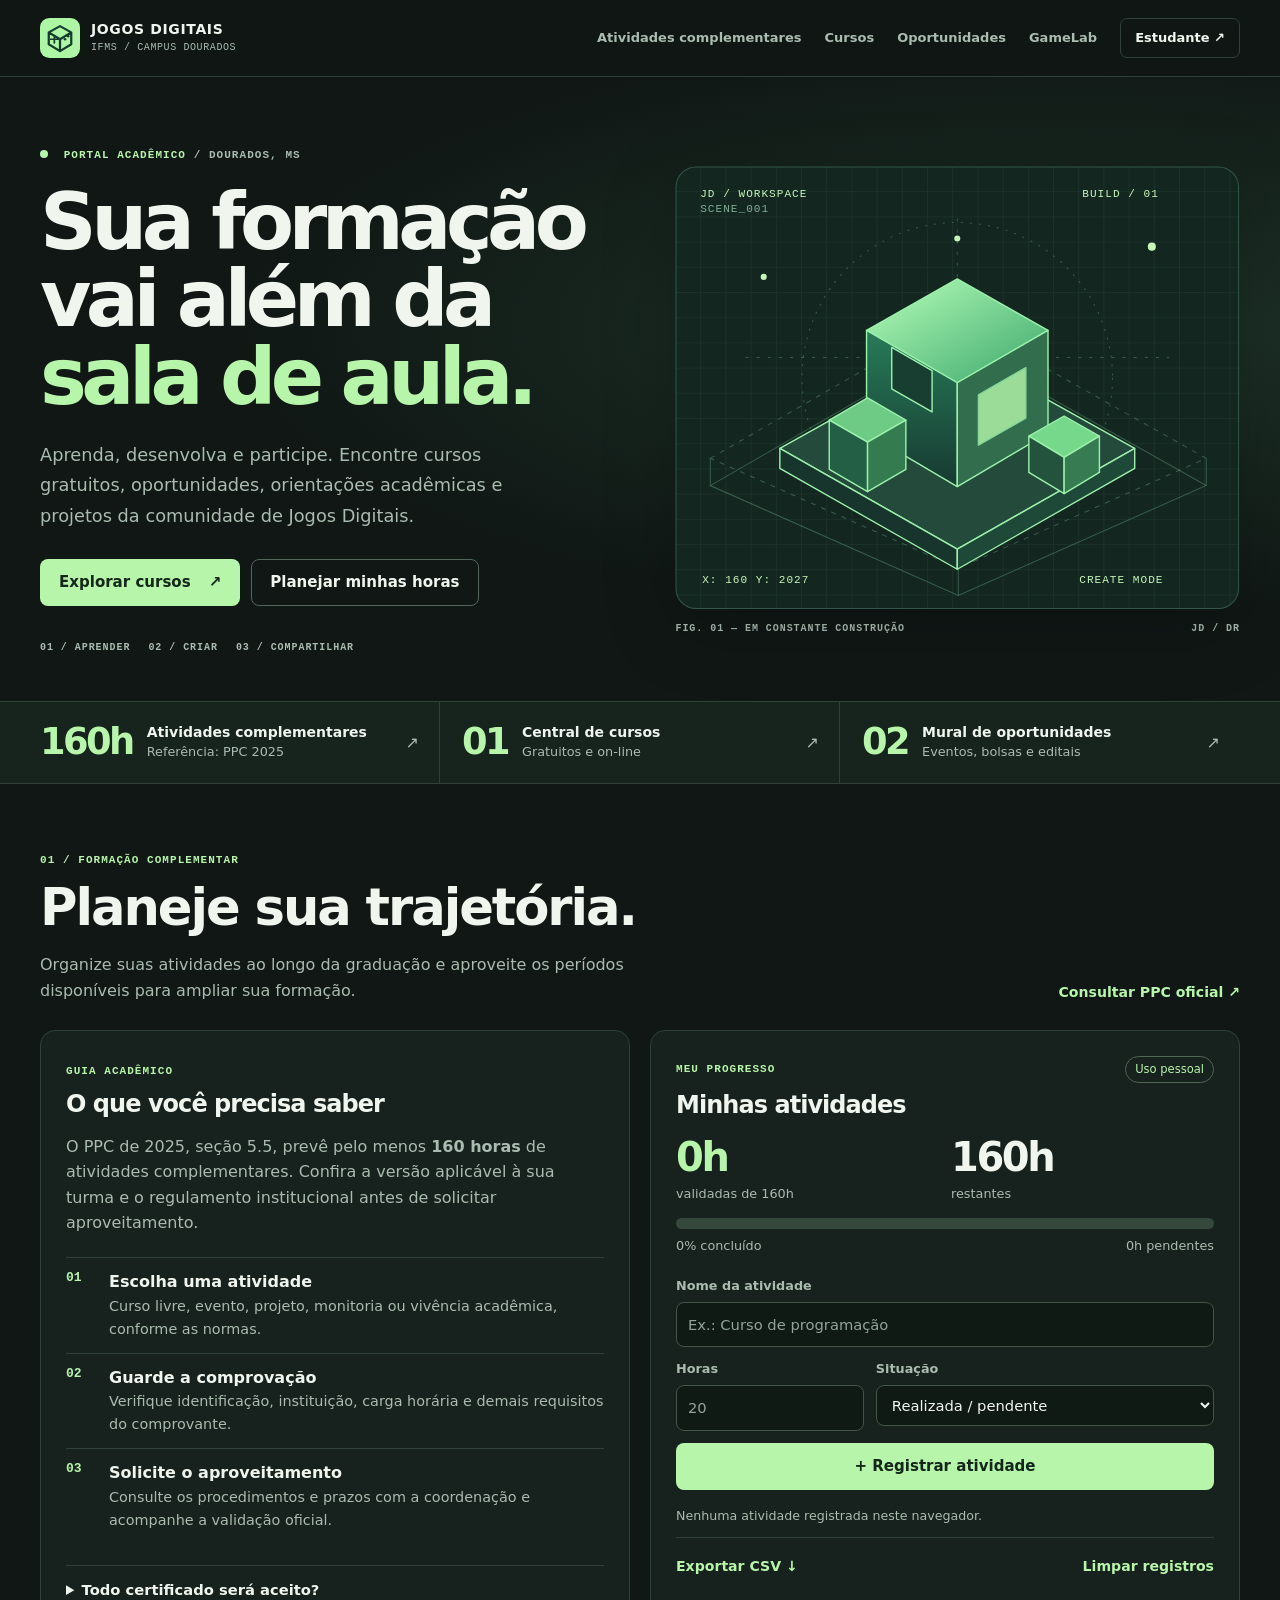
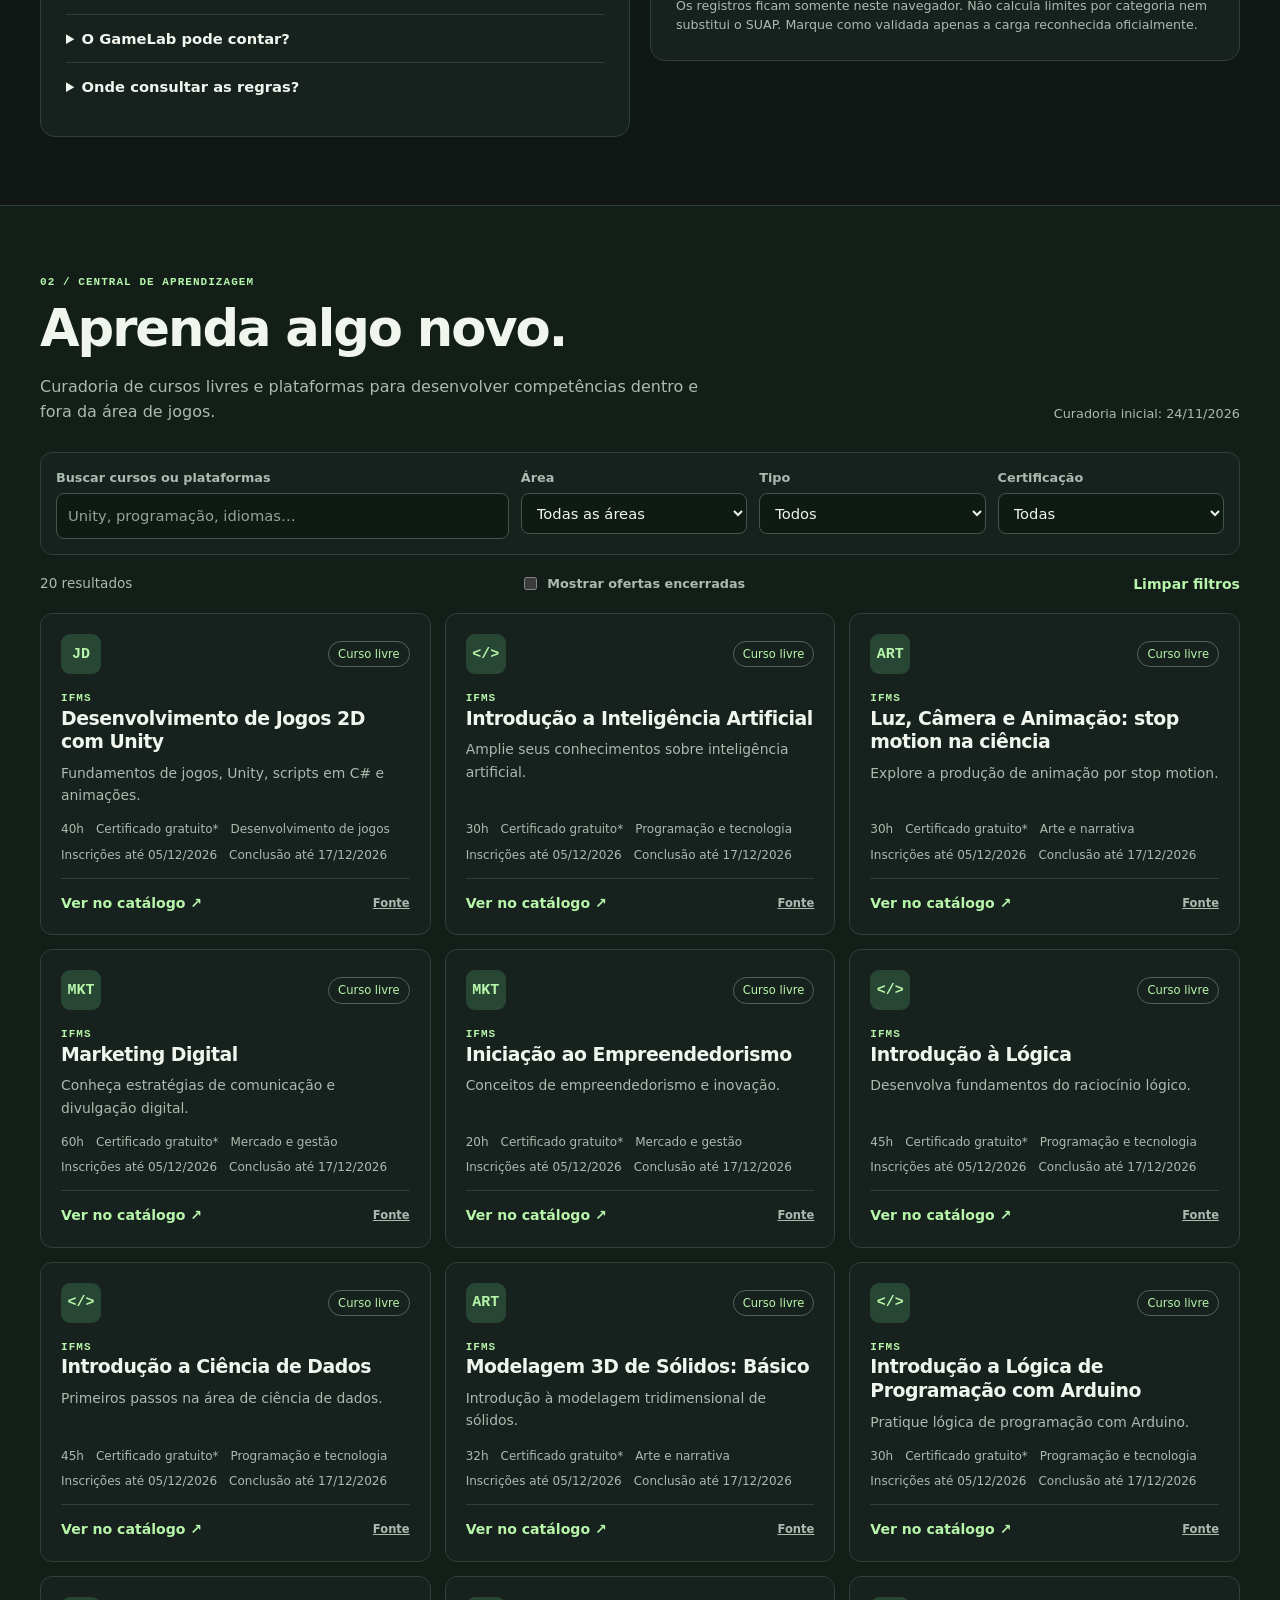
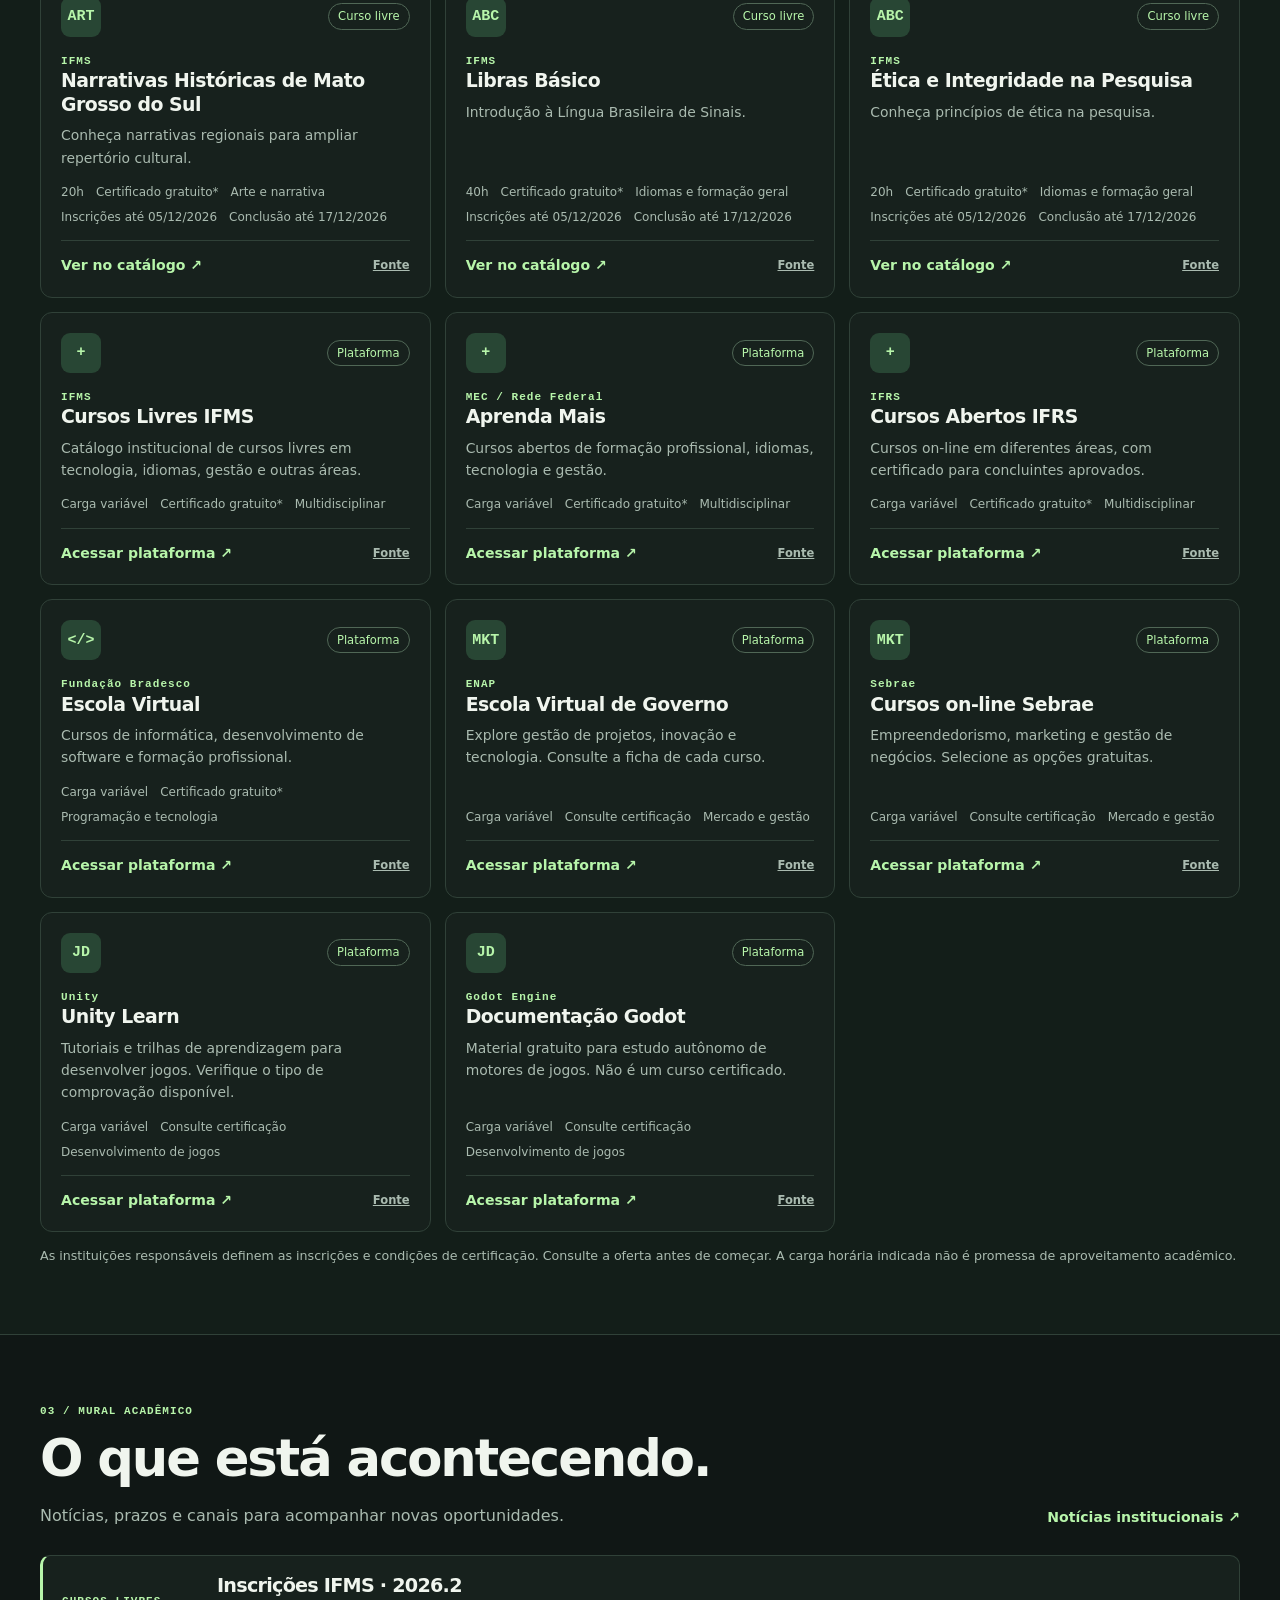
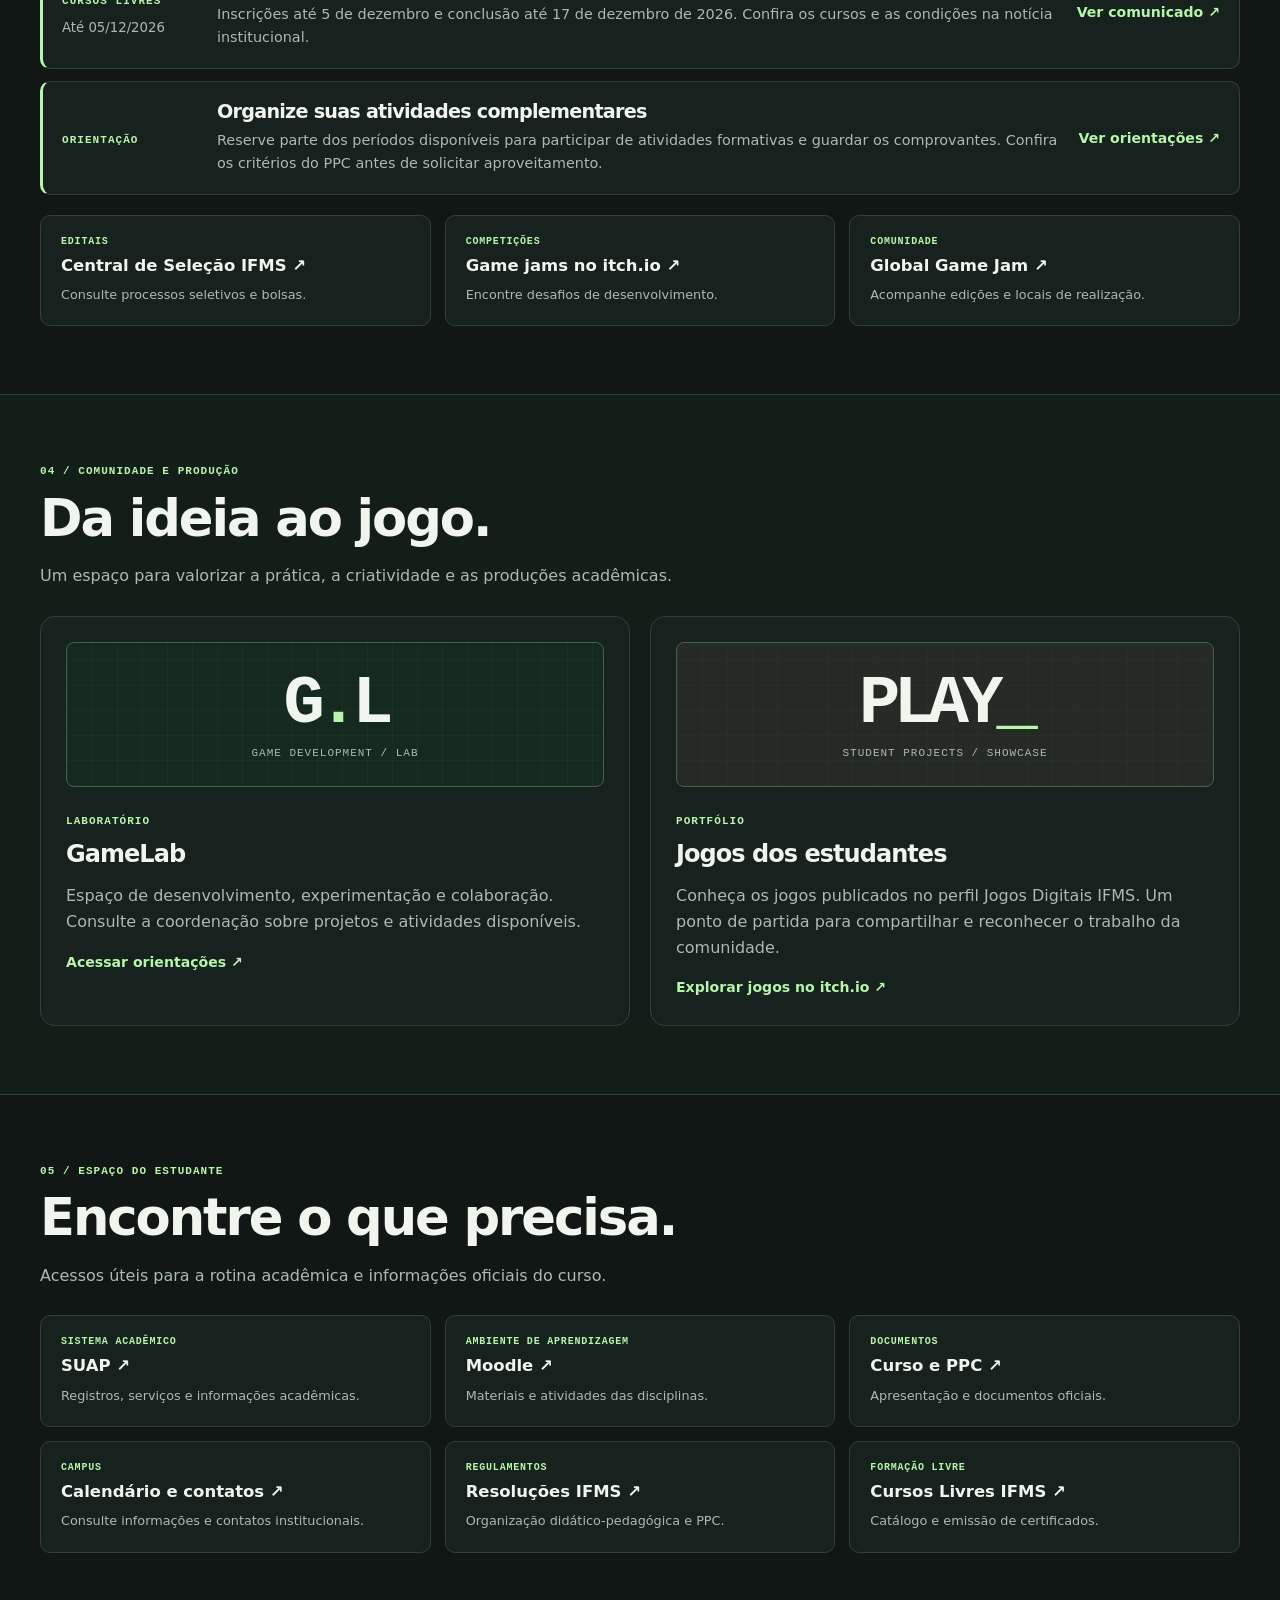
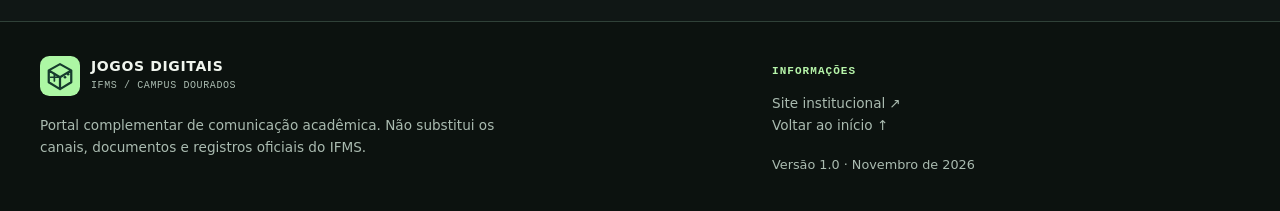
==== index.html @ 6f07b74d "Versao 1 teste do prototipo" ====
<!doctype html>
<html lang="pt-BR">
<head>
<meta charset="utf-8"><meta name="viewport" content="width=device-width, initial-scale=1"><meta name="description" content="Portal acadêmico complementar de Jogos Digitais do IFMS Campus Dourados: cursos, atividades complementares e oportunidades."><meta name="theme-color" content="#111b19"><title>Jogos Digitais | Portal Acadêmico · IFMS Dourados</title><link rel="icon" href="assets/icon.svg" type="image/svg+xml"><link rel="stylesheet" href="assets/style.css"><script defer src="data/conteudo.js"></script><script defer src="assets/app.js"></script>
</head>
<body>
<a class="skip" href="#conteudo">Ir para o conteúdo</a>
<header class="header"><div class="wrap nav"><a class="brand" href="#inicio"><img src="assets/icon.svg" alt="" width="40" height="40"><span>JOGOS DIGITAIS<small>IFMS / CAMPUS DOURADOS</small></span></a><button class="menu-toggle" id="menu-toggle" aria-expanded="false" aria-controls="menu">Menu ☰</button><nav id="menu" aria-label="Principal"><a href="#formacao">Atividades complementares</a><a href="#cursos">Cursos</a><a href="#oportunidades">Oportunidades</a><a href="#comunidade">GameLab</a><a class="nav-student" href="#estudante">Estudante ↗</a></nav></div></header>
<main id="conteudo">
<section id="inicio" class="hero"><div class="wrap hero-grid"><div class="hero-copy"><div class="eyebrow"><span class="dot"></span> PORTAL ACADÊMICO <span class="muted">/ DOURADOS, MS</span></div><h1>Sua formação<br>vai além da<br><em>sala de aula.</em></h1><p>Aprenda, desenvolva e participe. Encontre cursos gratuitos, oportunidades, orientações acadêmicas e projetos da comunidade de Jogos Digitais.</p><div class="actions"><a class="btn primary" href="#cursos">Explorar cursos <span>↗</span></a><a class="btn secondary" href="#formacao">Planejar minhas horas</a></div><div class="hero-foot"><span>01 / APRENDER</span><span>02 / CRIAR</span><span>03 / COMPARTILHAR</span></div></div><div class="hero-art"><svg viewBox="0 0 560 440" role="img" aria-label="Ilustração geométrica de uma cena tridimensional em construção"><defs><pattern id="grid" width="25" height="25" patternUnits="userSpaceOnUse"><path d="M25 0H0V25" fill="none" stroke="#8dd8ae" stroke-opacity=".12"/></pattern><linearGradient id="top" x1="0" y1="0" x2="1" y2="1"><stop stop-color="#b8ffba"/><stop offset="1" stop-color="#3aa76b"/></linearGradient><linearGradient id="side" x1="0" y1="0" x2="0" y2="1"><stop stop-color="#277b59"/><stop offset="1" stop-color="#173a31"/></linearGradient></defs><rect x="1" y="1" width="558" height="438" rx="20" fill="#132620" stroke="#315748"/><rect x="1" y="1" width="558" height="438" rx="20" fill="url(#grid)"/><g fill="none" stroke="#78c29b" stroke-opacity=".35"><path d="M35 317L278 177 527 317 281 426Z"/><path d="M35 290L278 150 527 290 281 399Z" stroke-dasharray="5 6"/><path d="M35 317V290M527 317V290M281 426V399"/><circle cx="280" cy="210" r="154" stroke-dasharray="2 7"/><path d="M70 190H490M280 52V392" stroke-dasharray="3 8"/></g><g stroke="#9cf1ab" stroke-width="1.4" stroke-linejoin="round"><path d="M104 280L280 182 456 280 280 380Z" fill="#244a3c"/><path d="M104 280L280 380V400L104 300Z" fill="#17352c"/><path d="M280 380L456 280V300L280 400Z" fill="#1e4938"/><path d="M190 163L280 112 370 163 280 215Z" fill="url(#top)"/><path d="M190 163L280 215V318L190 265Z" fill="url(#side)"/><path d="M280 215L370 163V265L280 318Z" fill="#326e4e"/><path d="M215 180L255 203V244L215 221Z" fill="#183d31"/><path d="M301 227L348 200V250L301 277Z" fill="#b7f8ac" opacity=".8"/><path d="M153 252L191 230 229 252 191 274Z" fill="#6dcb85"/><path d="M153 252L191 274V323L153 301Z" fill="#225f45"/><path d="M191 274L229 252V301L191 323Z" fill="#347b50"/><path d="M351 268L386 248 421 268 386 289Z" fill="#75d88a"/><path d="M351 268L386 289V325L351 304Z" fill="#24533d"/><path d="M386 289L421 268V304L386 325Z" fill="#377b52"/></g><g fill="#c6f7b8" font-family="monospace" font-size="11" letter-spacing="1"><text x="25" y="31">JD / WORKSPACE</text><text x="25" y="46" fill="#81ad98">SCENE_001</text><text x="404" y="31">BUILD / 01</text><text x="27" y="414">X: 160   Y: 2027</text><text x="401" y="414">CREATE MODE</text></g><g fill="#c6f7b8"><circle cx="473" cy="80" r="4"/><circle cx="88" cy="110" r="3"/><circle cx="280" cy="72" r="3"/></g></svg><div class="art-caption"><span>FIG. 01 — EM CONSTANTE CONSTRUÇÃO</span><span>JD / DR</span></div></div></div></section>
<div class="quick-strip"><div class="wrap quick-grid"><a href="#formacao"><b>160h</b><span>Atividades complementares<br><small>Referência: PPC 2025</small></span><i>↗</i></a><a href="#cursos"><b>01</b><span>Central de cursos<br><small>Gratuitos e on-line</small></span><i>↗</i></a><a href="#oportunidades"><b>02</b><span>Mural de oportunidades<br><small>Eventos, bolsas e editais</small></span><i>↗</i></a></div></div>
<section class="section wrap" id="formacao"><div class="section-heading"><div><div class="eyebrow">01 / FORMAÇÃO COMPLEMENTAR</div><h2>Planeje sua trajetória.</h2><p>Organize suas atividades ao longo da graduação e aproveite os períodos disponíveis para ampliar sua formação.</p></div><a class="text-link" href="https://www.ifms.edu.br/campi/campus-dourados/cursos/graduacao/jogos-digitais" target="_blank" rel="noopener">Consultar PPC oficial ↗</a></div><div class="two-cols"><article class="panel"><span class="kicker">GUIA ACADÊMICO</span><h3>O que você precisa saber</h3><p>O PPC de 2025, seção 5.5, prevê pelo menos <strong>160 horas</strong> de atividades complementares. Confira a versão aplicável à sua turma e o regulamento institucional antes de solicitar aproveitamento.</p><ol class="steps"><li><b>Escolha uma atividade</b><span>Curso livre, evento, projeto, monitoria ou vivência acadêmica, conforme as normas.</span></li><li><b>Guarde a comprovação</b><span>Verifique identificação, instituição, carga horária e demais requisitos do comprovante.</span></li><li><b>Solicite o aproveitamento</b><span>Consulte os procedimentos e prazos com a coordenação e acompanhe a validação oficial.</span></li></ol><details><summary>Todo certificado será aceito?</summary><p>Não. O aproveitamento depende da pertinência, documentação e limites previstos nas normas. A divulgação no portal não garante validação.</p></details><details><summary>O GameLab pode contar?</summary><p>O PPC 2025 inclui a participação em atividades do GameLab na categoria de vivência acadêmica e profissional complementar, mediante declaração ou certificado. Aplicam-se os limites do regulamento.</p></details><details><summary>Onde consultar as regras?</summary><p>Consulte a seção 5.5 do PPC de sua turma e o Regulamento da Organização Didático-Pedagógica vigente. <a href="https://www.ifms.edu.br/acesso-a-informacao/institucional/estrutura-organizacional/orgaos-colegiados/conselho-superior/resolucoes/2024/resolucoes-2024" target="_blank" rel="noopener">Resoluções de 2024 (inclui a nº 40) ↗</a>.</p></details></article><article class="panel tracker"><div class="tracker-top"><span class="kicker">MEU PROGRESSO</span><span class="pill">Uso pessoal</span></div><h3>Minhas atividades</h3><div class="metrics"><div><strong id="valid-hours">0h</strong><span>validadas de 160h</span></div><div><strong id="remaining-hours">160h</strong><span>restantes</span></div></div><progress id="progress" max="160" value="0" aria-label="Horas validadas"></progress><div class="progress-meta"><span id="percentage">0% concluído</span><span id="pending-hours">0h pendentes</span></div><form id="activity-form"><label for="activity-name">Nome da atividade</label><input id="activity-name" maxlength="120" required placeholder="Ex.: Curso de programação"><div class="form-row"><div><label for="activity-hours">Horas</label><input id="activity-hours" type="number" min="0.5" max="10000" step="0.5" required placeholder="20"></div><div><label for="activity-status">Situação</label><select id="activity-status"><option value="pending">Realizada / pendente</option><option value="validated">Já validada pelo IFMS</option></select></div></div><button class="btn primary full" type="submit">+ Registrar atividade</button></form><div id="activity-list" class="activity-list" aria-live="polite"></div><div class="tracker-tools"><button class="link-button" id="export" type="button">Exportar CSV ↓</button><button class="link-button" id="clear" type="button">Limpar registros</button></div><p class="fineprint" id="storage-note">Os registros ficam somente neste navegador. Não calcula limites por categoria nem substitui o SUAP. Marque como validada apenas a carga reconhecida oficialmente.</p></article></div></section>
<section class="section band" id="cursos"><div class="wrap"><div class="section-heading"><div><div class="eyebrow">02 / CENTRAL DE APRENDIZAGEM</div><h2>Aprenda algo novo.</h2><p>Curadoria de cursos livres e plataformas para desenvolver competências dentro e fora da área de jogos.</p></div><span class="small-note" id="review-date"></span></div><div class="filter-bar"><div class="search-field"><label for="search">Buscar cursos ou plataformas</label><input id="search" type="search" placeholder="Unity, programação, idiomas…"></div><div><label for="area">Área</label><select id="area"><option value="">Todas as áreas</option></select></div><div><label for="kind">Tipo</label><select id="kind"><option value="">Todos</option><option value="curso">Curso individual</option><option value="plataforma">Plataforma</option></select></div><div><label for="cert">Certificação</label><select id="cert"><option value="">Todas</option><option value="gratuito">Certificado gratuito</option><option value="consultar">Consultar condições</option></select></div></div><div class="filter-meta"><span id="course-count" role="status"></span><label class="check"><input type="checkbox" id="include-expired"> Mostrar ofertas encerradas</label><button class="link-button" id="reset-filters" type="button">Limpar filtros</button></div><div class="cards" id="course-list"></div><noscript><p>Ative o JavaScript para utilizar o catálogo ou <a href="https://cursoslivres.ifms.edu.br/">acesse diretamente os Cursos Livres IFMS</a>.</p></noscript><p class="fineprint">As instituições responsáveis definem as inscrições e condições de certificação. Consulte a oferta antes de começar. A carga horária indicada não é promessa de aproveitamento acadêmico.</p></div></section>
<section class="section wrap" id="oportunidades"><div class="section-heading"><div><div class="eyebrow">03 / MURAL ACADÊMICO</div><h2>O que está acontecendo.</h2><p>Notícias, prazos e canais para acompanhar novas oportunidades.</p></div><a class="text-link" href="https://www.ifms.edu.br/" target="_blank" rel="noopener">Notícias institucionais ↗</a></div><div id="notice-list" class="notice-list"></div><div class="resource-grid"><a class="resource" href="https://selecao.ifms.edu.br/" target="_blank" rel="noopener"><span>EDITAIS</span><b>Central de Seleção IFMS ↗</b><small>Consulte processos seletivos e bolsas.</small></a><a class="resource" href="https://itch.io/jams" target="_blank" rel="noopener"><span>COMPETIÇÕES</span><b>Game jams no itch.io ↗</b><small>Encontre desafios de desenvolvimento.</small></a><a class="resource" href="https://globalgamejam.org/" target="_blank" rel="noopener"><span>COMUNIDADE</span><b>Global Game Jam ↗</b><small>Acompanhe edições e locais de realização.</small></a></div></section>
<section class="section band" id="comunidade"><div class="wrap"><div class="section-heading"><div><div class="eyebrow">04 / COMUNIDADE E PRODUÇÃO</div><h2>Da ideia ao jogo.</h2><p>Um espaço para valorizar a prática, a criatividade e as produções acadêmicas.</p></div></div><div class="two-cols community"><article class="panel feature"><div class="feature-art" aria-hidden="true"><span>G<span class="accent">.</span>L</span><small>GAME DEVELOPMENT / LAB</small></div><span class="kicker">LABORATÓRIO</span><h3>GameLab</h3><p>Espaço de desenvolvimento, experimentação e colaboração. Consulte a coordenação sobre projetos e atividades disponíveis.</p><a class="text-link" href="#estudante">Acessar orientações ↗</a></article><article class="panel feature"><div class="feature-art second" aria-hidden="true"><span>PLAY<span class="accent">_</span></span><small>STUDENT PROJECTS / SHOWCASE</small></div><span class="kicker">PORTFÓLIO</span><h3>Jogos dos estudantes</h3><p>Conheça os jogos publicados no perfil Jogos Digitais IFMS. Um ponto de partida para compartilhar e reconhecer o trabalho da comunidade.</p><a class="text-link" href="https://jogosdigitaisifms.itch.io/" target="_blank" rel="noopener">Explorar jogos no itch.io ↗</a></article></div></div></section>
<section class="section wrap" id="estudante"><div class="section-heading"><div><div class="eyebrow">05 / ESPAÇO DO ESTUDANTE</div><h2>Encontre o que precisa.</h2><p>Acessos úteis para a rotina acadêmica e informações oficiais do curso.</p></div></div><div class="resource-grid student"><a class="resource" href="https://suap.ifms.edu.br/" target="_blank" rel="noopener"><span>SISTEMA ACADÊMICO</span><b>SUAP ↗</b><small>Registros, serviços e informações acadêmicas.</small></a><a class="resource" href="https://moodle.ifms.edu.br/" target="_blank" rel="noopener"><span>AMBIENTE DE APRENDIZAGEM</span><b>Moodle ↗</b><small>Materiais e atividades das disciplinas.</small></a><a class="resource" href="https://www.ifms.edu.br/campi/campus-dourados/cursos/graduacao/jogos-digitais" target="_blank" rel="noopener"><span>DOCUMENTOS</span><b>Curso e PPC ↗</b><small>Apresentação e documentos oficiais.</small></a><a class="resource" href="https://www.ifms.edu.br/campi/campus-dourados" target="_blank" rel="noopener"><span>CAMPUS</span><b>Calendário e contatos ↗</b><small>Consulte informações e contatos institucionais.</small></a><a class="resource" href="https://www.ifms.edu.br/acesso-a-informacao/institucional/estrutura-organizacional/orgaos-colegiados/conselho-superior/resolucoes/2024/resolucoes-2024" target="_blank" rel="noopener"><span>REGULAMENTOS</span><b>Resoluções IFMS ↗</b><small>Organização didático-pedagógica e PPC.</small></a><a class="resource" href="https://cursoslivres.ifms.edu.br/" target="_blank" rel="noopener"><span>FORMAÇÃO LIVRE</span><b>Cursos Livres IFMS ↗</b><small>Catálogo e emissão de certificados.</small></a></div></section>
</main><footer><div class="wrap footer-grid"><div><a class="brand" href="#inicio"><img src="assets/icon.svg" width="40" height="40" alt=""><span>JOGOS DIGITAIS<small>IFMS / CAMPUS DOURADOS</small></span></a><p>Portal complementar de comunicação acadêmica. Não substitui os canais, documentos e registros oficiais do IFMS.</p></div><div><span class="kicker">INFORMAÇÕES</span><p><a href="https://www.ifms.edu.br/" target="_blank" rel="noopener">Site institucional ↗</a><br><a href="#inicio">Voltar ao início ↑</a></p><small>Versão 1.0 · Novembro de 2026</small></div></div></footer>
</body></html>
---- assets/style.css ----
:root{color-scheme:dark;--bg:#101715;--surface:#17211d;--band:#131e19;--line:#304138;--text:#f0f5ee;--muted:#aabbb0;--accent:#b7f5aa;--accent-dark:#182a20;--max:1200px}*{box-sizing:border-box}html{scroll-behavior:smooth;scroll-padding-top:90px}body{margin:0;background:var(--bg);color:var(--text);font:16px/1.6 system-ui,-apple-system,BlinkMacSystemFont,"Segoe UI",sans-serif}a{color:inherit;text-decoration:none}button,input,select{font:inherit}button,a,input,select,summary{-webkit-tap-highlight-color:transparent}a:focus-visible,button:focus-visible,input:focus-visible,select:focus-visible,summary:focus-visible{outline:3px solid var(--accent);outline-offset:3px}button{cursor:pointer}p{margin:0 0 14px;color:var(--muted)}h1,h2,h3{line-height:1.12;letter-spacing:-.04em;margin:0 0 16px}h2{font-size:clamp(2rem,4vw,3.4rem)}h3{font-size:1.5rem}strong,b{font-weight:700}small{font-size:.8rem}.wrap{width:min(var(--max),calc(100% - 64px));margin-inline:auto}.skip{position:fixed;top:-100px;left:10px;background:var(--accent);color:#14251a;padding:12px;z-index:20}.skip:focus{top:8px}.header{position:sticky;top:0;z-index:10;background:#101715f5;border-bottom:1px solid var(--line);backdrop-filter:blur(12px)}.nav{min-height:76px;display:flex;align-items:center;justify-content:space-between;gap:22px}.brand{display:inline-flex;gap:11px;align-items:center;font-size:14px;font-weight:800;line-height:1.2;letter-spacing:.045em;white-space:nowrap}.brand small{display:block;font:10px/1.5 ui-monospace,monospace;color:var(--muted);letter-spacing:.06em;margin-top:3px}nav{display:flex;align-items:center;gap:23px;font-size:13px;color:var(--muted);font-weight:600}nav a:hover,.text-link:hover,.link-button:hover{color:var(--accent);text-decoration:underline}nav .nav-student{border:1px solid var(--line);padding:9px 14px;border-radius:7px;color:var(--text)}.menu-toggle{display:none;border:1px solid var(--line);background:var(--surface);border-radius:8px;padding:8px 12px;color:var(--text)}.hero{padding:70px 0 46px;background:radial-gradient(ellipse at 83% 40%,#1e3428 0,transparent 55%)}.hero-grid{display:grid;grid-template-columns:1.03fr 1fr;gap:54px;align-items:center}.eyebrow,.kicker,.art-caption,.hero-foot{font:700 11px/1.5 ui-monospace,SFMono-Regular,Consolas,monospace;letter-spacing:.095em;color:var(--accent)}.eyebrow{margin-bottom:20px}.dot{display:inline-block;width:8px;height:8px;border-radius:50%;background:var(--accent);margin-right:8px}.muted{color:var(--muted)}h1{font-size:clamp(3rem,6.15vw,5.7rem);line-height:.99;letter-spacing:-.07em;margin:0 0 23px}h1 em{color:var(--accent);font-style:normal}.hero p{font-size:1.11rem;max-width:490px;line-height:1.7}.actions{display:flex;flex-wrap:wrap;gap:11px;margin:28px 0 34px}.btn{display:inline-flex;gap:18px;align-items:center;justify-content:center;border-radius:8px;border:1px solid transparent;padding:12px 18px;font-weight:750;font-size:.94rem;line-height:1.4;transition:transform .15s,background .15s}.btn:hover{transform:translateY(-2px)}.primary{background:var(--accent);color:#15261a}.primary:hover{background:#d1ffc7}.secondary{background:transparent;color:var(--text);border-color:#52665a}.secondary:hover{background:#24362b}.full{width:100%}.hero-foot{display:flex;flex-wrap:wrap;gap:18px;color:var(--muted);font-size:10px}.hero-art svg{width:100%;display:block;filter:drop-shadow(0 18px 35px #0003)}.art-caption{display:flex;justify-content:space-between;gap:12px;margin-top:12px;color:var(--muted);font-size:10px}.quick-strip{border-block:1px solid var(--line);background:#17231d}.quick-grid{display:grid;grid-template-columns:repeat(3,1fr)}.quick-grid a{display:flex;gap:14px;align-items:center;padding:21px 20px 21px 0;border-right:1px solid var(--line)}.quick-grid a+a{padding-left:22px}.quick-grid a:last-child{border:0}.quick-grid b{color:var(--accent);font-size:2.3rem;letter-spacing:-.07em;line-height:1}.quick-grid span{font-weight:700;font-size:14px;line-height:1.4}.quick-grid small{color:var(--muted);font-weight:400}.quick-grid i{margin-left:auto;font-style:normal;color:var(--muted)}.quick-grid a:hover i{color:var(--accent)}.section{padding-block:68px}.band{background:var(--band);border-block:1px solid var(--line)}.section-heading{display:flex;justify-content:space-between;align-items:flex-end;gap:30px;margin-bottom:27px}.section-heading .eyebrow{margin-bottom:10px}.section-heading p{max-width:670px;margin:0}.text-link,.link-button{font-size:.88rem;color:var(--accent);font-weight:700}.text-link{white-space:normal}.section-heading>.text-link{flex-shrink:0}.two-cols{display:grid;grid-template-columns:1fr 1fr;gap:20px;align-items:start}.panel{border:1px solid var(--line);border-radius:15px;padding:25px;background:var(--surface)}.panel h3{margin-top:9px}.steps{list-style:none;padding:0;margin:21px 0;counter-reset:step}.steps li{position:relative;padding:11px 0 12px 43px;counter-increment:step;border-top:1px solid var(--line)}.steps li::before{content:"0" counter(step);position:absolute;left:0;top:12px;color:var(--accent);font:700 13px monospace}.steps b,.steps span{display:block}.steps span{font-size:.9rem;color:var(--muted)}details{border-top:1px solid var(--line);padding:12px 0;font-size:.92rem}summary{font-weight:650;cursor:pointer}details p{margin:9px 0 0}details a{text-decoration:underline}.tracker-top,.progress-meta,.tracker-tools,.filter-meta{display:flex;align-items:center;justify-content:space-between;gap:12px;flex-wrap:wrap}.pill{font-size:.72rem;border:1px solid #506756;color:var(--accent);border-radius:20px;padding:3px 9px;display:inline-block}.metrics{display:grid;grid-template-columns:1fr 1fr;margin:16px 0 12px;gap:12px}.metrics strong{display:block;font-size:2.5rem;letter-spacing:-.06em;line-height:1.15;color:var(--accent)}.metrics>div+div strong{color:var(--text)}.metrics span,.progress-meta{font-size:.8rem;color:var(--muted)}progress{width:100%;height:11px;border:0;border-radius:20px;appearance:none;background:#35483c;display:block;overflow:hidden}progress::-webkit-progress-bar{background:#35483c}progress::-webkit-progress-value{background:var(--accent)}progress::-moz-progress-bar{background:var(--accent)}.progress-meta{margin:7px 0 20px}label{display:block;font-size:.8rem;font-weight:650;margin-bottom:5px;color:var(--muted)}input,select{color:var(--text);background:#101a15;border:1px solid #425648;border-radius:8px;padding:10px 11px;min-width:0;width:100%;font-size:.92rem}input::placeholder{color:#91a497}.form-row{display:grid;grid-template-columns:1fr 1.8fr;gap:12px;margin:12px 0}.activity-list{margin-top:16px}.activity-row{border-top:1px solid var(--line);padding:10px 0;display:flex;align-items:center;gap:10px}.activity-row>div{flex:1;min-width:0;overflow-wrap:anywhere}.activity-row small{display:block;color:var(--muted)}.activity-row button{background:transparent;border:1px solid var(--line);color:var(--muted);border-radius:5px;font-size:.75rem;padding:5px 7px}.activity-row button:hover{color:var(--text)}.tracker-tools{border-top:1px solid var(--line);padding-top:13px;margin-top:12px}.link-button{background:none;border:0;padding:4px 0}.fineprint{font-size:.79rem;color:var(--muted);line-height:1.55;margin:14px 0 0}.small-note{font-size:.8rem;color:var(--muted)}.filter-bar{display:grid;grid-template-columns:2fr 1fr 1fr 1fr;gap:12px;background:var(--surface);border:1px solid var(--line);padding:15px;border-radius:12px}.filter-meta{margin:14px 0;color:var(--muted);font-size:.85rem}.check{display:flex;align-items:center;gap:7px;margin:0}.check input{width:auto;accent-color:var(--accent)}.cards{display:grid;grid-template-columns:repeat(3,minmax(0,1fr));gap:14px}.course{display:flex;flex-direction:column;min-height:245px;background:var(--surface);border:1px solid var(--line);padding:20px;border-radius:12px;transition:border-color .15s}.course:hover{border-color:#789981}.course-top{display:flex;justify-content:space-between;gap:10px;align-items:center;margin-bottom:16px}.course-icon{width:40px;height:40px;border-radius:9px;background:#284634;display:grid;place-items:center;color:var(--accent);font:800 15px monospace}.course h3{font-size:1.18rem;letter-spacing:-.025em;line-height:1.25;margin-bottom:8px}.course p{font-size:.87rem;flex:1}.course-meta{font-size:.75rem;color:var(--muted);display:flex;flex-wrap:wrap;gap:6px 12px;margin-bottom:13px}.course-bottom{border-top:1px solid var(--line);padding-top:13px;display:flex;justify-content:space-between;align-items:center;gap:8px}.course-bottom a:last-child{font-size:.72rem;color:var(--muted);text-decoration:underline}.course.expired{opacity:.75}.empty{grid-column:1/-1;border:1px dashed var(--line);padding:24px;color:var(--muted);border-radius:10px}.notice-list{display:grid;gap:12px;margin-bottom:20px}.notice{display:grid;grid-template-columns:135px 1fr auto;align-items:center;gap:20px;background:var(--surface);border:1px solid var(--line);border-left:3px solid var(--accent);border-radius:10px;padding:19px}.notice h3{font-size:1.2rem;margin-bottom:6px}.notice p{font-size:.9rem;margin:0}.notice time{display:block;font-size:.83rem;color:var(--muted);margin-top:5px}.resource-grid{display:grid;grid-template-columns:repeat(3,1fr);gap:14px}.resource{display:flex;flex-direction:column;gap:6px;border:1px solid var(--line);background:var(--surface);padding:20px;border-radius:10px;transition:border-color .15s}.resource:hover{border-color:var(--accent)}.resource span{font:700 10px monospace;letter-spacing:.08em;color:var(--accent)}.resource b{font-size:1.03rem}.resource small{color:var(--muted)}.feature-art{height:145px;border:1px solid #41614b;border-radius:8px;background:repeating-linear-gradient(90deg,#243e2d55 0 1px,transparent 1px 25px),repeating-linear-gradient(0deg,#243e2d55 0 1px,transparent 1px 25px),#15291e;display:flex;flex-direction:column;align-items:center;justify-content:center;margin-bottom:19px}.feature-art span{font:800 clamp(2.5rem,6vw,4.3rem)/1 monospace;letter-spacing:-.1em}.feature-art .accent{color:var(--accent)}.feature-art small{font:11px monospace;color:var(--muted);letter-spacing:.09em;margin-top:8px}.feature-art.second{background-color:#252b24}.feature{height:100%}footer{border-top:1px solid var(--line);padding:34px 0;background:#0c120f}.footer-grid{display:grid;grid-template-columns:1.5fr 1fr;gap:30px}.footer-grid p{font-size:.85rem;max-width:470px;margin-top:12px}.footer-grid small{color:var(--muted)}.footer-grid a:hover{text-decoration:underline}@media(max-width:1050px){nav{gap:13px;font-size:12px}.hero-grid{gap:30px}.wrap{width:calc(100% - 44px)}}@media(max-width:850px){.menu-toggle{display:block}.nav{min-height:68px;flex-wrap:wrap}nav{display:none;width:100%;padding:0 0 16px;flex-direction:column;align-items:stretch;gap:0}nav.open{display:flex}nav a{padding:10px 0}nav .nav-student{margin-top:5px}.hero{padding-top:43px}.hero-grid{grid-template-columns:1fr}.hero-art{max-width:580px}.two-cols{grid-template-columns:1fr}.cards,.resource-grid{grid-template-columns:repeat(2,1fr)}.filter-bar{grid-template-columns:1fr 1fr}.quick-grid b{font-size:1.8rem}.quick-grid a{padding:14px 10px 14px 0;gap:8px}.quick-grid a+a{padding-left:10px}.quick-grid span{font-size:12px}.quick-grid i{display:none}.section{padding-block:46px}.section-heading{align-items:flex-start;flex-direction:column;gap:12px}.notice{grid-template-columns:1fr;gap:8px}}@media(max-width:480px){.wrap{width:calc(100% - 30px)}.hero-grid{gap:22px}.hero-foot{gap:10px}.hero p{font-size:1rem}.quick-grid{grid-template-columns:1fr}.quick-grid a,.quick-grid a+a{padding:12px 0;border-right:0;border-bottom:1px solid var(--line)}.quick-grid a:last-child{border-bottom:0}.quick-grid i{display:block}.quick-grid b{min-width:54px}.cards,.resource-grid,.footer-grid{grid-template-columns:1fr}.panel{padding:19px}.filter-bar{grid-template-columns:1fr}.filter-meta{align-items:flex-start}.form-row{grid-template-columns:1fr 1.6fr}.hero h1{font-size:clamp(2.75rem,13vw,4rem)}.actions .btn{flex:1 1 auto}.art-caption{font-size:8px}.course{min-height:0}}@media(prefers-reduced-motion:reduce){html{scroll-behavior:auto}*,*::before,*::after{transition:none!important}}
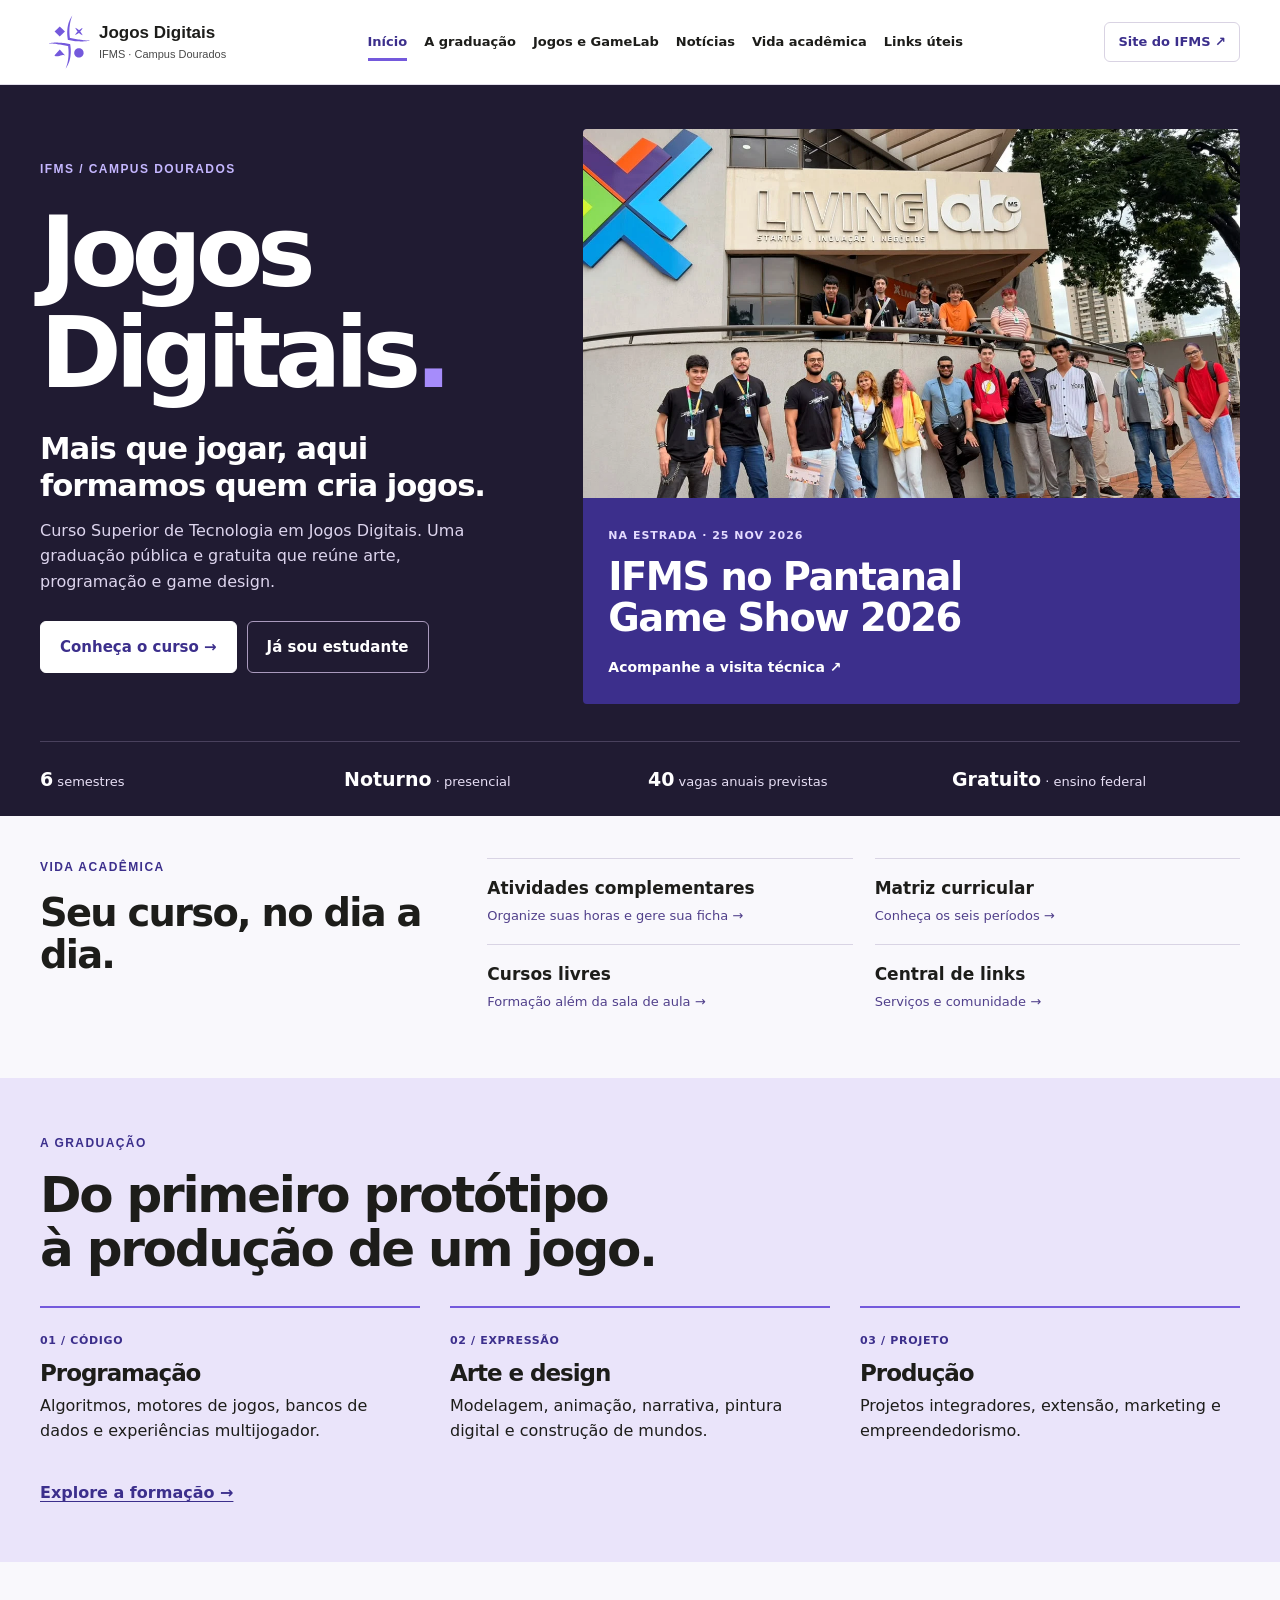
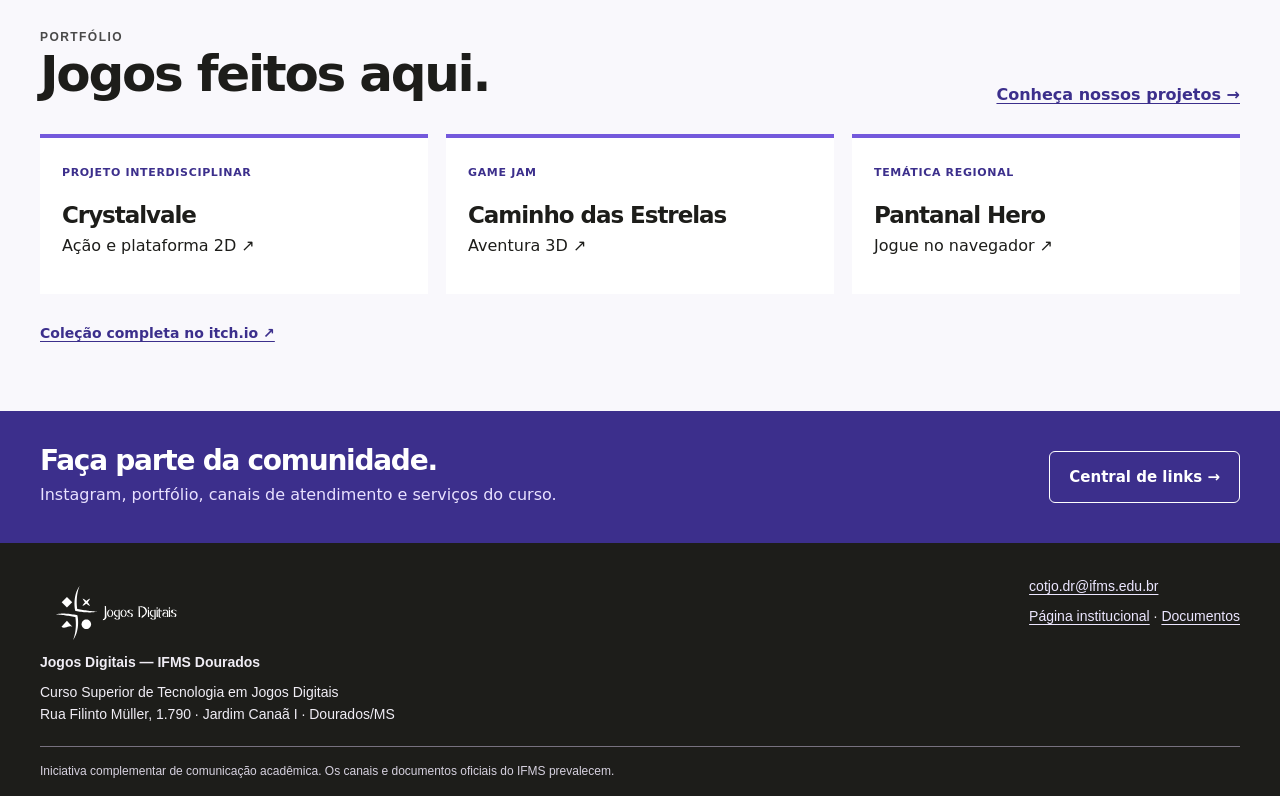
==== commit 6b549eab: "Refatorando todo o sistema" ====
--- a/index.html
+++ b/index.html
@@ -1,18 +1,3 @@
-<!doctype html>
-<html lang="pt-BR">
-<head>
-<meta charset="utf-8"><meta name="viewport" content="width=device-width, initial-scale=1"><meta name="description" content="Portal acadêmico complementar de Jogos Digitais do IFMS Campus Dourados: cursos, atividades complementares e oportunidades."><meta name="theme-color" content="#111b19"><title>Jogos Digitais | Portal Acadêmico · IFMS Dourados</title><link rel="icon" href="assets/icon.svg" type="image/svg+xml"><link rel="stylesheet" href="assets/style.css"><script defer src="data/conteudo.js"></script><script defer src="assets/app.js"></script>
-</head>
-<body>
-<a class="skip" href="#conteudo">Ir para o conteúdo</a>
-<header class="header"><div class="wrap nav"><a class="brand" href="#inicio"><img src="assets/icon.svg" alt="" width="40" height="40"><span>JOGOS DIGITAIS<small>IFMS / CAMPUS DOURADOS</small></span></a><button class="menu-toggle" id="menu-toggle" aria-expanded="false" aria-controls="menu">Menu ☰</button><nav id="menu" aria-label="Principal"><a href="#formacao">Atividades complementares</a><a href="#cursos">Cursos</a><a href="#oportunidades">Oportunidades</a><a href="#comunidade">GameLab</a><a class="nav-student" href="#estudante">Estudante ↗</a></nav></div></header>
-<main id="conteudo">
-<section id="inicio" class="hero"><div class="wrap hero-grid"><div class="hero-copy"><div class="eyebrow"><span class="dot"></span> PORTAL ACADÊMICO <span class="muted">/ DOURADOS, MS</span></div><h1>Sua formação<br>vai além da<br><em>sala de aula.</em></h1><p>Aprenda, desenvolva e participe. Encontre cursos gratuitos, oportunidades, orientações acadêmicas e projetos da comunidade de Jogos Digitais.</p><div class="actions"><a class="btn primary" href="#cursos">Explorar cursos <span>↗</span></a><a class="btn secondary" href="#formacao">Planejar minhas horas</a></div><div class="hero-foot"><span>01 / APRENDER</span><span>02 / CRIAR</span><span>03 / COMPARTILHAR</span></div></div><div class="hero-art"><svg viewBox="0 0 560 440" role="img" aria-label="Ilustração geométrica de uma cena tridimensional em construção"><defs><pattern id="grid" width="25" height="25" patternUnits="userSpaceOnUse"><path d="M25 0H0V25" fill="none" stroke="#8dd8ae" stroke-opacity=".12"/></pattern><linearGradient id="top" x1="0" y1="0" x2="1" y2="1"><stop stop-color="#b8ffba"/><stop offset="1" stop-color="#3aa76b"/></linearGradient><linearGradient id="side" x1="0" y1="0" x2="0" y2="1"><stop stop-color="#277b59"/><stop offset="1" stop-color="#173a31"/></linearGradient></defs><rect x="1" y="1" width="558" height="438" rx="20" fill="#132620" stroke="#315748"/><rect x="1" y="1" width="558" height="438" rx="20" fill="url(#grid)"/><g fill="none" stroke="#78c29b" stroke-opacity=".35"><path d="M35 317L278 177 527 317 281 426Z"/><path d="M35 290L278 150 527 290 281 399Z" stroke-dasharray="5 6"/><path d="M35 317V290M527 317V290M281 426V399"/><circle cx="280" cy="210" r="154" stroke-dasharray="2 7"/><path d="M70 190H490M280 52V392" stroke-dasharray="3 8"/></g><g stroke="#9cf1ab" stroke-width="1.4" stroke-linejoin="round"><path d="M104 280L280 182 456 280 280 380Z" fill="#244a3c"/><path d="M104 280L280 380V400L104 300Z" fill="#17352c"/><path d="M280 380L456 280V300L280 400Z" fill="#1e4938"/><path d="M190 163L280 112 370 163 280 215Z" fill="url(#top)"/><path d="M190 163L280 215V318L190 265Z" fill="url(#side)"/><path d="M280 215L370 163V265L280 318Z" fill="#326e4e"/><path d="M215 180L255 203V244L215 221Z" fill="#183d31"/><path d="M301 227L348 200V250L301 277Z" fill="#b7f8ac" opacity=".8"/><path d="M153 252L191 230 229 252 191 274Z" fill="#6dcb85"/><path d="M153 252L191 274V323L153 301Z" fill="#225f45"/><path d="M191 274L229 252V301L191 323Z" fill="#347b50"/><path d="M351 268L386 248 421 268 386 289Z" fill="#75d88a"/><path d="M351 268L386 289V325L351 304Z" fill="#24533d"/><path d="M386 289L421 268V304L386 325Z" fill="#377b52"/></g><g fill="#c6f7b8" font-family="monospace" font-size="11" letter-spacing="1"><text x="25" y="31">JD / WORKSPACE</text><text x="25" y="46" fill="#81ad98">SCENE_001</text><text x="404" y="31">BUILD / 01</text><text x="27" y="414">X: 160   Y: 2027</text><text x="401" y="414">CREATE MODE</text></g><g fill="#c6f7b8"><circle cx="473" cy="80" r="4"/><circle cx="88" cy="110" r="3"/><circle cx="280" cy="72" r="3"/></g></svg><div class="art-caption"><span>FIG. 01 — EM CONSTANTE CONSTRUÇÃO</span><span>JD / DR</span></div></div></div></section>
-<div class="quick-strip"><div class="wrap quick-grid"><a href="#formacao"><b>160h</b><span>Atividades complementares<br><small>Referência: PPC 2025</small></span><i>↗</i></a><a href="#cursos"><b>01</b><span>Central de cursos<br><small>Gratuitos e on-line</small></span><i>↗</i></a><a href="#oportunidades"><b>02</b><span>Mural de oportunidades<br><small>Eventos, bolsas e editais</small></span><i>↗</i></a></div></div>
-<section class="section wrap" id="formacao"><div class="section-heading"><div><div class="eyebrow">01 / FORMAÇÃO COMPLEMENTAR</div><h2>Planeje sua trajetória.</h2><p>Organize suas atividades ao longo da graduação e aproveite os períodos disponíveis para ampliar sua formação.</p></div><a class="text-link" href="https://www.ifms.edu.br/campi/campus-dourados/cursos/graduacao/jogos-digitais" target="_blank" rel="noopener">Consultar PPC oficial ↗</a></div><div class="two-cols"><article class="panel"><span class="kicker">GUIA ACADÊMICO</span><h3>O que você precisa saber</h3><p>O PPC de 2025, seção 5.5, prevê pelo menos <strong>160 horas</strong> de atividades complementares. Confira a versão aplicável à sua turma e o regulamento institucional antes de solicitar aproveitamento.</p><ol class="steps"><li><b>Escolha uma atividade</b><span>Curso livre, evento, projeto, monitoria ou vivência acadêmica, conforme as normas.</span></li><li><b>Guarde a comprovação</b><span>Verifique identificação, instituição, carga horária e demais requisitos do comprovante.</span></li><li><b>Solicite o aproveitamento</b><span>Consulte os procedimentos e prazos com a coordenação e acompanhe a validação oficial.</span></li></ol><details><summary>Todo certificado será aceito?</summary><p>Não. O aproveitamento depende da pertinência, documentação e limites previstos nas normas. A divulgação no portal não garante validação.</p></details><details><summary>O GameLab pode contar?</summary><p>O PPC 2025 inclui a participação em atividades do GameLab na categoria de vivência acadêmica e profissional complementar, mediante declaração ou certificado. Aplicam-se os limites do regulamento.</p></details><details><summary>Onde consultar as regras?</summary><p>Consulte a seção 5.5 do PPC de sua turma e o Regulamento da Organização Didático-Pedagógica vigente. <a href="https://www.ifms.edu.br/acesso-a-informacao/institucional/estrutura-organizacional/orgaos-colegiados/conselho-superior/resolucoes/2024/resolucoes-2024" target="_blank" rel="noopener">Resoluções de 2024 (inclui a nº 40) ↗</a>.</p></details></article><article class="panel tracker"><div class="tracker-top"><span class="kicker">MEU PROGRESSO</span><span class="pill">Uso pessoal</span></div><h3>Minhas atividades</h3><div class="metrics"><div><strong id="valid-hours">0h</strong><span>validadas de 160h</span></div><div><strong id="remaining-hours">160h</strong><span>restantes</span></div></div><progress id="progress" max="160" value="0" aria-label="Horas validadas"></progress><div class="progress-meta"><span id="percentage">0% concluído</span><span id="pending-hours">0h pendentes</span></div><form id="activity-form"><label for="activity-name">Nome da atividade</label><input id="activity-name" maxlength="120" required placeholder="Ex.: Curso de programação"><div class="form-row"><div><label for="activity-hours">Horas</label><input id="activity-hours" type="number" min="0.5" max="10000" step="0.5" required placeholder="20"></div><div><label for="activity-status">Situação</label><select id="activity-status"><option value="pending">Realizada / pendente</option><option value="validated">Já validada pelo IFMS</option></select></div></div><button class="btn primary full" type="submit">+ Registrar atividade</button></form><div id="activity-list" class="activity-list" aria-live="polite"></div><div class="tracker-tools"><button class="link-button" id="export" type="button">Exportar CSV ↓</button><button class="link-button" id="clear" type="button">Limpar registros</button></div><p class="fineprint" id="storage-note">Os registros ficam somente neste navegador. Não calcula limites por categoria nem substitui o SUAP. Marque como validada apenas a carga reconhecida oficialmente.</p></article></div></section>
-<section class="section band" id="cursos"><div class="wrap"><div class="section-heading"><div><div class="eyebrow">02 / CENTRAL DE APRENDIZAGEM</div><h2>Aprenda algo novo.</h2><p>Curadoria de cursos livres e plataformas para desenvolver competências dentro e fora da área de jogos.</p></div><span class="small-note" id="review-date"></span></div><div class="filter-bar"><div class="search-field"><label for="search">Buscar cursos ou plataformas</label><input id="search" type="search" placeholder="Unity, programação, idiomas…"></div><div><label for="area">Área</label><select id="area"><option value="">Todas as áreas</option></select></div><div><label for="kind">Tipo</label><select id="kind"><option value="">Todos</option><option value="curso">Curso individual</option><option value="plataforma">Plataforma</option></select></div><div><label for="cert">Certificação</label><select id="cert"><option value="">Todas</option><option value="gratuito">Certificado gratuito</option><option value="consultar">Consultar condições</option></select></div></div><div class="filter-meta"><span id="course-count" role="status"></span><label class="check"><input type="checkbox" id="include-expired"> Mostrar ofertas encerradas</label><button class="link-button" id="reset-filters" type="button">Limpar filtros</button></div><div class="cards" id="course-list"></div><noscript><p>Ative o JavaScript para utilizar o catálogo ou <a href="https://cursoslivres.ifms.edu.br/">acesse diretamente os Cursos Livres IFMS</a>.</p></noscript><p class="fineprint">As instituições responsáveis definem as inscrições e condições de certificação. Consulte a oferta antes de começar. A carga horária indicada não é promessa de aproveitamento acadêmico.</p></div></section>
-<section class="section wrap" id="oportunidades"><div class="section-heading"><div><div class="eyebrow">03 / MURAL ACADÊMICO</div><h2>O que está acontecendo.</h2><p>Notícias, prazos e canais para acompanhar novas oportunidades.</p></div><a class="text-link" href="https://www.ifms.edu.br/" target="_blank" rel="noopener">Notícias institucionais ↗</a></div><div id="notice-list" class="notice-list"></div><div class="resource-grid"><a class="resource" href="https://selecao.ifms.edu.br/" target="_blank" rel="noopener"><span>EDITAIS</span><b>Central de Seleção IFMS ↗</b><small>Consulte processos seletivos e bolsas.</small></a><a class="resource" href="https://itch.io/jams" target="_blank" rel="noopener"><span>COMPETIÇÕES</span><b>Game jams no itch.io ↗</b><small>Encontre desafios de desenvolvimento.</small></a><a class="resource" href="https://globalgamejam.org/" target="_blank" rel="noopener"><span>COMUNIDADE</span><b>Global Game Jam ↗</b><small>Acompanhe edições e locais de realização.</small></a></div></section>
-<section class="section band" id="comunidade"><div class="wrap"><div class="section-heading"><div><div class="eyebrow">04 / COMUNIDADE E PRODUÇÃO</div><h2>Da ideia ao jogo.</h2><p>Um espaço para valorizar a prática, a criatividade e as produções acadêmicas.</p></div></div><div class="two-cols community"><article class="panel feature"><div class="feature-art" aria-hidden="true"><span>G<span class="accent">.</span>L</span><small>GAME DEVELOPMENT / LAB</small></div><span class="kicker">LABORATÓRIO</span><h3>GameLab</h3><p>Espaço de desenvolvimento, experimentação e colaboração. Consulte a coordenação sobre projetos e atividades disponíveis.</p><a class="text-link" href="#estudante">Acessar orientações ↗</a></article><article class="panel feature"><div class="feature-art second" aria-hidden="true"><span>PLAY<span class="accent">_</span></span><small>STUDENT PROJECTS / SHOWCASE</small></div><span class="kicker">PORTFÓLIO</span><h3>Jogos dos estudantes</h3><p>Conheça os jogos publicados no perfil Jogos Digitais IFMS. Um ponto de partida para compartilhar e reconhecer o trabalho da comunidade.</p><a class="text-link" href="https://jogosdigitaisifms.itch.io/" target="_blank" rel="noopener">Explorar jogos no itch.io ↗</a></article></div></div></section>
-<section class="section wrap" id="estudante"><div class="section-heading"><div><div class="eyebrow">05 / ESPAÇO DO ESTUDANTE</div><h2>Encontre o que precisa.</h2><p>Acessos úteis para a rotina acadêmica e informações oficiais do curso.</p></div></div><div class="resource-grid student"><a class="resource" href="https://suap.ifms.edu.br/" target="_blank" rel="noopener"><span>SISTEMA ACADÊMICO</span><b>SUAP ↗</b><small>Registros, serviços e informações acadêmicas.</small></a><a class="resource" href="https://moodle.ifms.edu.br/" target="_blank" rel="noopener"><span>AMBIENTE DE APRENDIZAGEM</span><b>Moodle ↗</b><small>Materiais e atividades das disciplinas.</small></a><a class="resource" href="https://www.ifms.edu.br/campi/campus-dourados/cursos/graduacao/jogos-digitais" target="_blank" rel="noopener"><span>DOCUMENTOS</span><b>Curso e PPC ↗</b><small>Apresentação e documentos oficiais.</small></a><a class="resource" href="https://www.ifms.edu.br/campi/campus-dourados" target="_blank" rel="noopener"><span>CAMPUS</span><b>Calendário e contatos ↗</b><small>Consulte informações e contatos institucionais.</small></a><a class="resource" href="https://www.ifms.edu.br/acesso-a-informacao/institucional/estrutura-organizacional/orgaos-colegiados/conselho-superior/resolucoes/2024/resolucoes-2024" target="_blank" rel="noopener"><span>REGULAMENTOS</span><b>Resoluções IFMS ↗</b><small>Organização didático-pedagógica e PPC.</small></a><a class="resource" href="https://cursoslivres.ifms.edu.br/" target="_blank" rel="noopener"><span>FORMAÇÃO LIVRE</span><b>Cursos Livres IFMS ↗</b><small>Catálogo e emissão de certificados.</small></a></div></section>
-</main><footer><div class="wrap footer-grid"><div><a class="brand" href="#inicio"><img src="assets/icon.svg" width="40" height="40" alt=""><span>JOGOS DIGITAIS<small>IFMS / CAMPUS DOURADOS</small></span></a><p>Portal complementar de comunicação acadêmica. Não substitui os canais, documentos e registros oficiais do IFMS.</p></div><div><span class="kicker">INFORMAÇÕES</span><p><a href="https://www.ifms.edu.br/" target="_blank" rel="noopener">Site institucional ↗</a><br><a href="#inicio">Voltar ao início ↑</a></p><small>Versão 1.0 · Novembro de 2026</small></div></div></footer>
-</body></html>
+<!DOCTYPE html>
+
+<html lang="pt-BR"><head><meta charset="utf-8"/><meta content="width=device-width, initial-scale=1" name="viewport"/><meta content="Curso Superior de Tecnologia em Jogos Digitais do IFMS Campus Dourados. Graduação, projetos e vida acadêmica." name="description"/><title>Início | Jogos Digitais — IFMS Dourados</title><link href="assets/style.css" rel="stylesheet"/><link href="assets/img/marca-roxa.svg" rel="icon" type="image/svg+xml"/></head><body><a class="skip" href="#main">Pular para o conteúdo</a><header class="site-header"><div class="wrap header-inner"><a class="brand" href="index.html"><img alt="" class="brand-symbol" height="92" src="assets/img/marca-roxa.svg" width="76"/><span><b>Jogos Digitais</b><small>IFMS · Campus Dourados</small></span></a><nav aria-label="Navegação principal"><a aria-current="page" href="index.html">Início</a><a href="curso.html">A graduação</a><a href="projetos.html">Jogos e GameLab</a><a href="noticias.html">Notícias</a><a href="estudante.html">Vida acadêmica</a><a href="links.html">Links úteis</a></nav><a class="institution" href="https://www.ifms.edu.br/campi/campus-dourados/cursos/graduacao/jogos-digitais">Site do IFMS ↗</a></div></header><main id="main"><section class="v5-hero"><div class="wrap v5-hero-grid"><div class="v5-intro"><p class="overline">IFMS / CAMPUS DOURADOS</p><h1>Jogos<br/>Digitais<span>.</span></h1><p class="v5-lead">Mais que jogar, aqui formamos quem cria jogos.</p><p>Curso Superior de Tecnologia em Jogos Digitais. Uma graduação pública e gratuita que reúne arte, programação e game design.</p><div class="launch-actions"><a class="btn primary" href="curso.html">Conheça o curso →</a><a class="btn secondary" href="estudante.html">Já sou estudante</a></div></div><a class="v5-feature" href="noticias.html#pantanal"><img alt="Grupo de participantes da visita técnica em frente ao Living Lab MS" height="720" src="assets/img/pantanal-game-show-2026.webp" width="1280"/><div class="v5-feature-caption"><span>NA ESTRADA · 25 NOV 2026</span><h2>IFMS no Pantanal<br/>Game Show 2026</h2><span class="feature-link">Acompanhe a visita técnica ↗</span></div></a></div><div class="wrap v5-facts"><div><b>6</b> semestres</div><div><b>Noturno</b> · presencial</div><div><b>40</b> vagas anuais previstas</div><div><b>Gratuito</b> · ensino federal</div></div></section><div class="wrap v5-access"><div><p class="overline">VIDA ACADÊMICA</p><h2>Seu curso, no dia a dia.</h2></div><div class="access-grid"><a href="atividades.html"><strong>Atividades complementares</strong><span>Organize suas horas e gere sua ficha →</span></a><a href="curso.html#matriz"><strong>Matriz curricular</strong><span>Conheça os seis períodos →</span></a><a href="estudante.html#cursos"><strong>Cursos livres</strong><span>Formação além da sala de aula →</span></a><a href="links.html"><strong>Central de links</strong><span>Serviços e comunidade →</span></a></div></div><section class="v5-study"><div class="wrap"><p class="overline">A GRADUAÇÃO</p><h2>Do primeiro protótipo<br/>à produção de um jogo.</h2><div class="v5-disciplines"><article><span>01 / CÓDIGO</span><h3>Programação</h3><p>Algoritmos, motores de jogos, bancos de dados e experiências multijogador.</p></article><article><span>02 / EXPRESSÃO</span><h3>Arte e design</h3><p>Modelagem, animação, narrativa, pintura digital e construção de mundos.</p></article><article><span>03 / PROJETO</span><h3>Produção</h3><p>Projetos integradores, extensão, marketing e empreendedorismo.</p></article></div><a class="text-link" href="curso.html">Explore a formação →</a></div></section><section class="wrap section"><div class="section-heading"><div><p class="overline">PORTFÓLIO</p><h2>Jogos feitos aqui.</h2></div><a class="text-link" href="projetos.html">Conheça nossos projetos →</a></div><div class="v5-games"><a href="https://emanuel-reiter.itch.io/crystalvale"><span>PROJETO INTERDISCIPLINAR</span><h3>Crystalvale</h3><p>Ação e plataforma 2D ↗</p></a><a href="https://tiojhow.itch.io/caminho-das-estrelas"><span>GAME JAM</span><h3>Caminho das Estrelas</h3><p>Aventura 3D ↗</p></a><a href="https://ilunaria.itch.io/pantanal-hero"><span>TEMÁTICA REGIONAL</span><h3>Pantanal Hero</h3><p>Jogue no navegador ↗</p></a></div><a class="collection" href="https://jogosdigitaisifms.itch.io/">Coleção completa no itch.io ↗</a></section><section class="community"><div class="wrap community-inner"><div><h2>Faça parte da comunidade.</h2><p>Instagram, portfólio, canais de atendimento e serviços do curso.</p></div><a class="btn secondary" href="links.html">Central de links →</a></div></section></main><footer><div class="wrap footer-inner"><div><img alt="Jogos Digitais" class="footer-signature" height="103" src="assets/img/assinatura-branca.svg" width="230"/><strong>Jogos Digitais — IFMS Dourados</strong><p>Curso Superior de Tecnologia em Jogos Digitais<br/>Rua Filinto Müller, 1.790 · Jardim Canaã I · Dourados/MS</p></div><div><a href="mailto:cotjo.dr@ifms.edu.br">cotjo.dr@ifms.edu.br</a><p><a href="https://www.ifms.edu.br/campi/campus-dourados/cursos/graduacao/jogos-digitais">Página institucional</a> · <a href="estudante.html#documentos">Documentos</a></p></div></div><div class="wrap footer-note">Iniciativa complementar de comunicação acadêmica. Os canais e documentos oficiais do IFMS prevalecem.</div></footer></body></html>
--- a/assets/style.css
+++ b/assets/style.css
@@ -1 +1,22 @@
-:root{color-scheme:dark;--bg:#101715;--surface:#17211d;--band:#131e19;--line:#304138;--text:#f0f5ee;--muted:#aabbb0;--accent:#b7f5aa;--accent-dark:#182a20;--max:1200px}*{box-sizing:border-box}html{scroll-behavior:smooth;scroll-padding-top:90px}body{margin:0;background:var(--bg);color:var(--text);font:16px/1.6 system-ui,-apple-system,BlinkMacSystemFont,"Segoe UI",sans-serif}a{color:inherit;text-decoration:none}button,input,select{font:inherit}button,a,input,select,summary{-webkit-tap-highlight-color:transparent}a:focus-visible,button:focus-visible,input:focus-visible,select:focus-visible,summary:focus-visible{outline:3px solid var(--accent);outline-offset:3px}button{cursor:pointer}p{margin:0 0 14px;color:var(--muted)}h1,h2,h3{line-height:1.12;letter-spacing:-.04em;margin:0 0 16px}h2{font-size:clamp(2rem,4vw,3.4rem)}h3{font-size:1.5rem}strong,b{font-weight:700}small{font-size:.8rem}.wrap{width:min(var(--max),calc(100% - 64px));margin-inline:auto}.skip{position:fixed;top:-100px;left:10px;background:var(--accent);color:#14251a;padding:12px;z-index:20}.skip:focus{top:8px}.header{position:sticky;top:0;z-index:10;background:#101715f5;border-bottom:1px solid var(--line);backdrop-filter:blur(12px)}.nav{min-height:76px;display:flex;align-items:center;justify-content:space-between;gap:22px}.brand{display:inline-flex;gap:11px;align-items:center;font-size:14px;font-weight:800;line-height:1.2;letter-spacing:.045em;white-space:nowrap}.brand small{display:block;font:10px/1.5 ui-monospace,monospace;color:var(--muted);letter-spacing:.06em;margin-top:3px}nav{display:flex;align-items:center;gap:23px;font-size:13px;color:var(--muted);font-weight:600}nav a:hover,.text-link:hover,.link-button:hover{color:var(--accent);text-decoration:underline}nav .nav-student{border:1px solid var(--line);padding:9px 14px;border-radius:7px;color:var(--text)}.menu-toggle{display:none;border:1px solid var(--line);background:var(--surface);border-radius:8px;padding:8px 12px;color:var(--text)}.hero{padding:70px 0 46px;background:radial-gradient(ellipse at 83% 40%,#1e3428 0,transparent 55%)}.hero-grid{display:grid;grid-template-columns:1.03fr 1fr;gap:54px;align-items:center}.eyebrow,.kicker,.art-caption,.hero-foot{font:700 11px/1.5 ui-monospace,SFMono-Regular,Consolas,monospace;letter-spacing:.095em;color:var(--accent)}.eyebrow{margin-bottom:20px}.dot{display:inline-block;width:8px;height:8px;border-radius:50%;background:var(--accent);margin-right:8px}.muted{color:var(--muted)}h1{font-size:clamp(3rem,6.15vw,5.7rem);line-height:.99;letter-spacing:-.07em;margin:0 0 23px}h1 em{color:var(--accent);font-style:normal}.hero p{font-size:1.11rem;max-width:490px;line-height:1.7}.actions{display:flex;flex-wrap:wrap;gap:11px;margin:28px 0 34px}.btn{display:inline-flex;gap:18px;align-items:center;justify-content:center;border-radius:8px;border:1px solid transparent;padding:12px 18px;font-weight:750;font-size:.94rem;line-height:1.4;transition:transform .15s,background .15s}.btn:hover{transform:translateY(-2px)}.primary{background:var(--accent);color:#15261a}.primary:hover{background:#d1ffc7}.secondary{background:transparent;color:var(--text);border-color:#52665a}.secondary:hover{background:#24362b}.full{width:100%}.hero-foot{display:flex;flex-wrap:wrap;gap:18px;color:var(--muted);font-size:10px}.hero-art svg{width:100%;display:block;filter:drop-shadow(0 18px 35px #0003)}.art-caption{display:flex;justify-content:space-between;gap:12px;margin-top:12px;color:var(--muted);font-size:10px}.quick-strip{border-block:1px solid var(--line);background:#17231d}.quick-grid{display:grid;grid-template-columns:repeat(3,1fr)}.quick-grid a{display:flex;gap:14px;align-items:center;padding:21px 20px 21px 0;border-right:1px solid var(--line)}.quick-grid a+a{padding-left:22px}.quick-grid a:last-child{border:0}.quick-grid b{color:var(--accent);font-size:2.3rem;letter-spacing:-.07em;line-height:1}.quick-grid span{font-weight:700;font-size:14px;line-height:1.4}.quick-grid small{color:var(--muted);font-weight:400}.quick-grid i{margin-left:auto;font-style:normal;color:var(--muted)}.quick-grid a:hover i{color:var(--accent)}.section{padding-block:68px}.band{background:var(--band);border-block:1px solid var(--line)}.section-heading{display:flex;justify-content:space-between;align-items:flex-end;gap:30px;margin-bottom:27px}.section-heading .eyebrow{margin-bottom:10px}.section-heading p{max-width:670px;margin:0}.text-link,.link-button{font-size:.88rem;color:var(--accent);font-weight:700}.text-link{white-space:normal}.section-heading>.text-link{flex-shrink:0}.two-cols{display:grid;grid-template-columns:1fr 1fr;gap:20px;align-items:start}.panel{border:1px solid var(--line);border-radius:15px;padding:25px;background:var(--surface)}.panel h3{margin-top:9px}.steps{list-style:none;padding:0;margin:21px 0;counter-reset:step}.steps li{position:relative;padding:11px 0 12px 43px;counter-increment:step;border-top:1px solid var(--line)}.steps li::before{content:"0" counter(step);position:absolute;left:0;top:12px;color:var(--accent);font:700 13px monospace}.steps b,.steps span{display:block}.steps span{font-size:.9rem;color:var(--muted)}details{border-top:1px solid var(--line);padding:12px 0;font-size:.92rem}summary{font-weight:650;cursor:pointer}details p{margin:9px 0 0}details a{text-decoration:underline}.tracker-top,.progress-meta,.tracker-tools,.filter-meta{display:flex;align-items:center;justify-content:space-between;gap:12px;flex-wrap:wrap}.pill{font-size:.72rem;border:1px solid #506756;color:var(--accent);border-radius:20px;padding:3px 9px;display:inline-block}.metrics{display:grid;grid-template-columns:1fr 1fr;margin:16px 0 12px;gap:12px}.metrics strong{display:block;font-size:2.5rem;letter-spacing:-.06em;line-height:1.15;color:var(--accent)}.metrics>div+div strong{color:var(--text)}.metrics span,.progress-meta{font-size:.8rem;color:var(--muted)}progress{width:100%;height:11px;border:0;border-radius:20px;appearance:none;background:#35483c;display:block;overflow:hidden}progress::-webkit-progress-bar{background:#35483c}progress::-webkit-progress-value{background:var(--accent)}progress::-moz-progress-bar{background:var(--accent)}.progress-meta{margin:7px 0 20px}label{display:block;font-size:.8rem;font-weight:650;margin-bottom:5px;color:var(--muted)}input,select{color:var(--text);background:#101a15;border:1px solid #425648;border-radius:8px;padding:10px 11px;min-width:0;width:100%;font-size:.92rem}input::placeholder{color:#91a497}.form-row{display:grid;grid-template-columns:1fr 1.8fr;gap:12px;margin:12px 0}.activity-list{margin-top:16px}.activity-row{border-top:1px solid var(--line);padding:10px 0;display:flex;align-items:center;gap:10px}.activity-row>div{flex:1;min-width:0;overflow-wrap:anywhere}.activity-row small{display:block;color:var(--muted)}.activity-row button{background:transparent;border:1px solid var(--line);color:var(--muted);border-radius:5px;font-size:.75rem;padding:5px 7px}.activity-row button:hover{color:var(--text)}.tracker-tools{border-top:1px solid var(--line);padding-top:13px;margin-top:12px}.link-button{background:none;border:0;padding:4px 0}.fineprint{font-size:.79rem;color:var(--muted);line-height:1.55;margin:14px 0 0}.small-note{font-size:.8rem;color:var(--muted)}.filter-bar{display:grid;grid-template-columns:2fr 1fr 1fr 1fr;gap:12px;background:var(--surface);border:1px solid var(--line);padding:15px;border-radius:12px}.filter-meta{margin:14px 0;color:var(--muted);font-size:.85rem}.check{display:flex;align-items:center;gap:7px;margin:0}.check input{width:auto;accent-color:var(--accent)}.cards{display:grid;grid-template-columns:repeat(3,minmax(0,1fr));gap:14px}.course{display:flex;flex-direction:column;min-height:245px;background:var(--surface);border:1px solid var(--line);padding:20px;border-radius:12px;transition:border-color .15s}.course:hover{border-color:#789981}.course-top{display:flex;justify-content:space-between;gap:10px;align-items:center;margin-bottom:16px}.course-icon{width:40px;height:40px;border-radius:9px;background:#284634;display:grid;place-items:center;color:var(--accent);font:800 15px monospace}.course h3{font-size:1.18rem;letter-spacing:-.025em;line-height:1.25;margin-bottom:8px}.course p{font-size:.87rem;flex:1}.course-meta{font-size:.75rem;color:var(--muted);display:flex;flex-wrap:wrap;gap:6px 12px;margin-bottom:13px}.course-bottom{border-top:1px solid var(--line);padding-top:13px;display:flex;justify-content:space-between;align-items:center;gap:8px}.course-bottom a:last-child{font-size:.72rem;color:var(--muted);text-decoration:underline}.course.expired{opacity:.75}.empty{grid-column:1/-1;border:1px dashed var(--line);padding:24px;color:var(--muted);border-radius:10px}.notice-list{display:grid;gap:12px;margin-bottom:20px}.notice{display:grid;grid-template-columns:135px 1fr auto;align-items:center;gap:20px;background:var(--surface);border:1px solid var(--line);border-left:3px solid var(--accent);border-radius:10px;padding:19px}.notice h3{font-size:1.2rem;margin-bottom:6px}.notice p{font-size:.9rem;margin:0}.notice time{display:block;font-size:.83rem;color:var(--muted);margin-top:5px}.resource-grid{display:grid;grid-template-columns:repeat(3,1fr);gap:14px}.resource{display:flex;flex-direction:column;gap:6px;border:1px solid var(--line);background:var(--surface);padding:20px;border-radius:10px;transition:border-color .15s}.resource:hover{border-color:var(--accent)}.resource span{font:700 10px monospace;letter-spacing:.08em;color:var(--accent)}.resource b{font-size:1.03rem}.resource small{color:var(--muted)}.feature-art{height:145px;border:1px solid #41614b;border-radius:8px;background:repeating-linear-gradient(90deg,#243e2d55 0 1px,transparent 1px 25px),repeating-linear-gradient(0deg,#243e2d55 0 1px,transparent 1px 25px),#15291e;display:flex;flex-direction:column;align-items:center;justify-content:center;margin-bottom:19px}.feature-art span{font:800 clamp(2.5rem,6vw,4.3rem)/1 monospace;letter-spacing:-.1em}.feature-art .accent{color:var(--accent)}.feature-art small{font:11px monospace;color:var(--muted);letter-spacing:.09em;margin-top:8px}.feature-art.second{background-color:#252b24}.feature{height:100%}footer{border-top:1px solid var(--line);padding:34px 0;background:#0c120f}.footer-grid{display:grid;grid-template-columns:1.5fr 1fr;gap:30px}.footer-grid p{font-size:.85rem;max-width:470px;margin-top:12px}.footer-grid small{color:var(--muted)}.footer-grid a:hover{text-decoration:underline}@media(max-width:1050px){nav{gap:13px;font-size:12px}.hero-grid{gap:30px}.wrap{width:calc(100% - 44px)}}@media(max-width:850px){.menu-toggle{display:block}.nav{min-height:68px;flex-wrap:wrap}nav{display:none;width:100%;padding:0 0 16px;flex-direction:column;align-items:stretch;gap:0}nav.open{display:flex}nav a{padding:10px 0}nav .nav-student{margin-top:5px}.hero{padding-top:43px}.hero-grid{grid-template-columns:1fr}.hero-art{max-width:580px}.two-cols{grid-template-columns:1fr}.cards,.resource-grid{grid-template-columns:repeat(2,1fr)}.filter-bar{grid-template-columns:1fr 1fr}.quick-grid b{font-size:1.8rem}.quick-grid a{padding:14px 10px 14px 0;gap:8px}.quick-grid a+a{padding-left:10px}.quick-grid span{font-size:12px}.quick-grid i{display:none}.section{padding-block:46px}.section-heading{align-items:flex-start;flex-direction:column;gap:12px}.notice{grid-template-columns:1fr;gap:8px}}@media(max-width:480px){.wrap{width:calc(100% - 30px)}.hero-grid{gap:22px}.hero-foot{gap:10px}.hero p{font-size:1rem}.quick-grid{grid-template-columns:1fr}.quick-grid a,.quick-grid a+a{padding:12px 0;border-right:0;border-bottom:1px solid var(--line)}.quick-grid a:last-child{border-bottom:0}.quick-grid i{display:block}.quick-grid b{min-width:54px}.cards,.resource-grid,.footer-grid{grid-template-columns:1fr}.panel{padding:19px}.filter-bar{grid-template-columns:1fr}.filter-meta{align-items:flex-start}.form-row{grid-template-columns:1fr 1.6fr}.hero h1{font-size:clamp(2.75rem,13vw,4rem)}.actions .btn{flex:1 1 auto}.art-caption{font-size:8px}.course{min-height:0}}@media(prefers-reduced-motion:reduce){html{scroll-behavior:auto}*,*::before,*::after{transition:none!important}}
+:root{--ink:#1d1d1a;--paper:#ffffff;--white:#ffffff;--green:#3c2f8c;--dark:#1d1d1a;--lime:#e8dfff;--line:#ddd9e5;--muted:#494949;--max:1160px}*{box-sizing:border-box}html{scroll-behavior:smooth;scroll-padding-top:24px}body{margin:0;background:var(--paper);color:var(--ink);font-family:Arial,Helvetica,sans-serif;font-size:16px;line-height:1.6}a{color:var(--green);text-underline-offset:3px}a:hover{text-decoration-thickness:2px}a:focus-visible,button:focus-visible,input:focus-visible,select:focus-visible,summary:focus-visible{outline:3px solid #7459dc;outline-offset:3px}h1,h2,h3,p,figure{margin:0}h1,h2,h3{line-height:1.1;letter-spacing:-.035em}h2{font-size:clamp(28px,4vw,44px);margin-bottom:16px}h3{font-size:22px;margin-bottom:8px}p{margin:0 0 14px}ul,ol{padding-left:22px}button,input,select{font:inherit}button{cursor:pointer}button:disabled{opacity:.45;cursor:default}.wrap{width:min(var(--max),calc(100% - 64px));margin:0 auto}.skip{position:absolute;left:12px;top:-80px;padding:10px;background:white;z-index:5}.skip:focus{top:10px}.site-header{background:var(--paper);border-bottom:1px solid var(--line)}.header-inner{min-height:86px;display:flex;align-items:center;gap:32px;justify-content:space-between}.brand{display:flex;align-items:center;gap:12px;text-decoration:none;color:var(--ink);line-height:1.2;white-space:nowrap}.brand b{font-size:15px;letter-spacing:.06em}.brand small{display:block;font-size:12px;color:var(--muted);margin-top:4px}.brand-mark{font-weight:900;font-size:32px;letter-spacing:-.11em;line-height:1;padding:7px 10px 9px 7px;border:2px solid var(--green);color:var(--green)}.brand-mark span{color:#7459dc}.header-inner nav{display:flex;gap:22px;align-items:center;flex-wrap:wrap}.header-inner nav a,.institution{font-size:14px;text-decoration:none;font-weight:700;color:var(--ink);white-space:nowrap}.header-inner nav a[aria-current=page]{border-bottom:3px solid var(--green);padding-bottom:5px;margin-top:8px}.institution{color:var(--green)}.home-hero{background:var(--dark);color:var(--white);padding:72px 0 66px}.hero-layout{display:grid;grid-template-columns:1fr 1fr;gap:64px;align-items:center}.overline{font-size:12px;font-weight:700;letter-spacing:.12em;color:var(--green);margin:0 0 15px}.home-hero .overline{color:var(--lime)}.hero-copy h1{font-size:clamp(76px,10vw,143px);line-height:.82;letter-spacing:-.085em;margin:0 0 28px;font-weight:900}.hero-copy h1 span{color:var(--lime)}.hero-desc{font-size:21px;line-height:1.4;max-width:470px;font-weight:600}.hero-sub{color:#e8e5ee;max-width:435px}.btn{display:inline-flex;align-items:center;justify-content:space-between;gap:25px;padding:13px 18px;text-decoration:none;font-weight:700;border:1px solid transparent;border-radius:2px}.primary{background:var(--green);color:white}.home-hero .primary{background:var(--lime);color:var(--dark);margin-top:10px}.btn:hover{filter:brightness(.95)}.hero-link{display:block;color:var(--white);font-size:14px;margin-top:15px}.hero-feature{border:1px solid #77717f;padding:16px}.feature-label{font-size:10px;letter-spacing:.1em;display:flex;justify-content:space-between;gap:8px;color:#e8e5ee;margin-bottom:12px}.game-art{display:flex;position:relative;min-height:160px;background:#eeeaf9;color:var(--dark);align-items:center;justify-content:center;text-decoration:none;overflow:hidden}.game-art span{padding:15px;font-size:22px;font-weight:800;text-align:center}.game-art img{position:absolute;inset:0;width:100%;height:100%;object-fit:contain;background:#1d1d1a}.game-art img[hidden]{display:none}.hero-feature .game-art{min-height:240px;aspect-ratio:3.2/1}.hero-feature figcaption{padding:16px 0 2px;display:grid;gap:3px}.hero-feature figcaption span{font-size:13px;color:#e8e5ee}.hero-feature figcaption a{color:var(--lime)}.facts{background:#f0edf9;border-bottom:1px solid var(--line)}.facts-inner{display:grid;grid-template-columns:repeat(4,1fr);padding:22px 0}.facts-inner>div{border-left:1px solid #c8bfdc;padding-left:24px;display:grid;gap:2px}.facts-inner>div:first-child{border:0;padding-left:0}.facts b{font-size:25px;line-height:1.2;letter-spacing:-.04em}.facts span{font-size:13px;color:#494949}.section{padding-top:56px;padding-bottom:56px}.editorial,.student-home{display:grid;grid-template-columns:1fr 1.15fr;gap:70px;align-items:start}.editorial p,.student-home p{max-width:500px}.topic-list article{display:flex;gap:22px;padding:20px 0;border-top:1px solid var(--line)}.topic-list article:first-child{padding-top:0;border:0}.topic-list article>span{color:var(--green);font-weight:700;font-size:13px;min-width:25px}.topic-list p{margin:0;color:var(--muted)}.text-link{font-weight:700}.showcase{background:#f5f3fa;border-top:1px solid var(--line);border-bottom:1px solid var(--line)}.section-heading{display:flex;align-items:end;justify-content:space-between;gap:24px;margin-bottom:23px}.section-heading h2{margin-bottom:6px}.section-heading p{max-width:780px;margin:0;color:var(--muted)}.showcase-grid{display:grid;grid-template-columns:1fr 1fr;gap:30px}.showcase-grid article{border-bottom:1px solid var(--line);padding-bottom:18px}.showcase-grid h3{margin:14px 0 8px}.showcase-grid h3 a{text-decoration:none;color:var(--ink)}.showcase-grid p{color:var(--muted)}.project-text{padding:25px;background:var(--white);border-top:4px solid var(--green);align-content:center}.plain-links a{display:flex;justify-content:space-between;gap:15px;text-decoration:none;font-weight:700;padding:16px 0;border-top:1px solid var(--line)}.plain-links a:hover{text-decoration:underline}.plain-links span{white-space:nowrap}.page-intro{padding:58px 0 30px;border-bottom:1px solid var(--line)}.page-intro h1{font-size:clamp(48px,7vw,84px);margin-bottom:18px;letter-spacing:-.065em}.page-intro>p:not(.overline){font-size:20px;max-width:780px;color:var(--muted)}.course-facts{margin:0}.course-facts div{padding:12px 0;border-bottom:1px solid var(--line)}dt{font-size:13px;color:var(--muted)}dd{font-weight:700;margin:3px 0}.semester-grid{display:grid;grid-template-columns:1fr 1fr;gap:12px 28px;margin-bottom:25px}.semester,.rule-group,.tracker-disclosure{background:var(--white);border:1px solid var(--line);margin:0 0 10px}.semester summary,.rule-group summary,.tracker-disclosure summary{padding:15px 18px;font-weight:700;cursor:pointer;color:var(--green)}.semester ul{margin:0 20px 18px;padding-left:20px}.semester li{margin:5px 0}.lab-note,.rule-highlight{padding:24px;border-left:4px solid var(--green);background:#f0edf9}.subnav{display:flex;gap:20px;flex-wrap:wrap;padding:8px 0}.subnav a{font-weight:700;font-size:14px}.academic-grid{display:grid;grid-template-columns:1.4fr 1fr;gap:45px;align-items:start}.big-number{font-size:68px;line-height:1;letter-spacing:-.06em;font-weight:900;color:var(--green)}.big-number small{font-size:18px;letter-spacing:0;font-weight:700}.steps li{margin:8px 0}.rule-title{margin-top:35px}.rule-group summary small{display:block;font-size:13px;font-weight:400;color:var(--muted);margin:3px 0 0 18px}.table-scroll{overflow-x:auto}table{border-collapse:collapse;width:100%;min-width:650px;font-size:14px}th,td{text-align:left;padding:11px 14px;border-top:1px solid var(--line);vertical-align:top}th{background:#f0edf9}td:first-child{width:40%}.tracker-disclosure{margin-top:25px}.tracker{padding:20px;max-width:850px}.tracker-top,.progress-meta,.tracker-tools,.filter-meta{display:flex;justify-content:space-between;gap:12px;align-items:center;flex-wrap:wrap}.metrics{display:flex;gap:35px;margin:15px 0}.metrics strong{display:block;font-size:32px;line-height:1.1;color:var(--green)}.metrics span,.progress-meta{font-size:13px;color:var(--muted)}progress{width:100%;height:12px;accent-color:var(--green)}.tracker form{margin-top:16px}.form-row{display:grid;grid-template-columns:1fr 1fr;gap:12px}label{display:block;font-size:13px;font-weight:700;margin-bottom:5px}input:not([type=checkbox]),select{background:white;border:1px solid #a39bb5;border-radius:2px;padding:10px;width:100%;color:var(--ink)}.tracker input,.tracker select{margin-bottom:12px}.full{width:100%;justify-content:center}.activity-row{display:flex;gap:10px;padding:10px 0;border-bottom:1px solid var(--line);align-items:center}.activity-row>div{flex:1;overflow-wrap:anywhere}.activity-row small{display:block}.activity-row button,.link-button{border:0;background:transparent;color:var(--green);text-decoration:underline;padding:7px;font-size:13px}.fineprint,.small-note{font-size:13px;color:var(--muted);margin-top:12px}.band{background:#f8f7fb;border-block:1px solid var(--line)}.filter-bar{display:grid;grid-template-columns:2fr 1.2fr 1fr 1fr;gap:12px;margin-bottom:14px}.filter-meta{font-size:13px}.check{display:flex;align-items:center;gap:5px;margin:0}.cards{display:grid;grid-template-columns:1fr 1fr;gap:0 30px;margin-top:20px}.course{border-top:1px solid var(--line);padding:18px 0;display:flex;flex-direction:column;gap:5px}.course h3{font-size:19px;margin:3px 0}.course p{margin:0;color:var(--muted);font-size:14px}.kicker,.pill{font-size:11px;text-transform:uppercase;font-weight:700;letter-spacing:.045em;color:var(--green)}.course-top{display:flex;justify-content:flex-end}.course-meta{display:flex;flex-wrap:wrap;gap:5px 14px;font-size:12px;color:var(--muted)}.course-bottom{display:flex;justify-content:space-between;gap:10px;margin-top:6px;font-size:14px}.expired{opacity:.8}.notice{display:grid;grid-template-columns:155px 1fr auto;gap:20px;align-items:start;padding:18px 0;border-top:1px solid var(--line)}.notice h3{font-size:20px}.notice p{margin:0;color:var(--muted)}.notice time{display:block;font-size:13px}.resource-grid{display:flex;flex-wrap:wrap;gap:14px 30px;margin-top:20px}.resource{flex:1 1 200px;border-top:1px solid var(--line);padding:12px 0;text-decoration:none}.resource>*{display:block}.resource span,.resource small{font-size:12px;color:var(--muted)}.resource b{font-size:15px}.documents{max-width:900px}.footer-inner{display:grid;grid-template-columns:1fr auto;gap:28px;padding:32px 0 12px}footer{background:var(--dark);color:#f0edf5;font-size:14px}footer a{color:var(--lime)}footer p{margin:8px 0}.footer-note{font-size:12px;border-top:1px solid #77717f;padding:15px 0;color:#e8e5ee}.empty{padding:15px;color:var(--muted)}@media(max-width:950px){.header-inner{flex-wrap:wrap;gap:14px;padding:16px 0}.header-inner nav{order:3;width:100%;gap:18px}.hero-layout,.editorial,.student-home,.academic-grid{gap:30px}.hero-feature .game-art{min-height:150px}.filter-bar{grid-template-columns:1fr 1fr}}@media(max-width:650px){.wrap{width:calc(100% - 32px)}.header-inner nav{gap:10px 16px}.header-inner nav a,.institution{font-size:12px}.brand b{font-size:13px}.home-hero{padding:42px 0}.hero-layout,.editorial,.student-home,.academic-grid,.showcase-grid,.semester-grid,.cards,.footer-inner{grid-template-columns:1fr}.hero-copy h1{font-size:clamp(70px,18vw,105px)}.hero-feature .game-art{min-height:145px}.facts-inner{grid-template-columns:1fr 1fr;gap:20px}.facts-inner>div:nth-child(3){border:0;padding-left:0}.facts b{font-size:22px}.section{padding:36px 0}.section-heading{align-items:start;flex-direction:column;gap:12px}.page-intro{padding:35px 0 22px}.page-intro>p:not(.overline){font-size:17px}.notice{grid-template-columns:1fr;gap:6px}.form-row{grid-template-columns:1fr}.activity-row{flex-wrap:wrap}.feature-label{font-size:9px}.plain-links span{white-space:normal}.filter-bar{grid-template-columns:1fr}.metrics{gap:20px}.big-number{font-size:55px}}@media(prefers-reduced-motion:reduce){html{scroll-behavior:auto}}
+/* Keep grid items within available width, including when remote art is unavailable. */
+.hero-layout>* ,.showcase-grid>* ,.academic-grid>* ,.semester-grid>*{min-width:0}.hero-feature .game-art{width:100%;min-height:0;aspect-ratio:3.2/1}.hero-copy h1{font-size:clamp(76px,8.5vw,124px)}.game-art{width:100%}.hero-feature .game-art img{object-fit:contain}.hero-feature .game-art span{font-size:clamp(16px,2vw,23px)}@media(max-width:650px){.hero-copy h1{font-size:clamp(70px,18vw,105px)}.hero-feature .game-art{aspect-ratio:3.2/1;min-height:0}.header-inner{gap:10px}.header-inner nav{row-gap:8px}.table-scroll{max-width:100%}}
+
+/* V3 — identidade do curso, manual de 2020. Fontes locais, sem redistribuição. */
+:root{--purple:#7459dc;--purple-dark:#3c2f8c;--green:var(--purple-dark);--paper:#fff;--ink:#1d1d1a;--muted:#494949;--dark:#1d1d1a;--lime:#e8dfff}
+body{font-family:Constantia,Georgia,'Times New Roman',serif;font-size:17px}h1,h2,h3{font-family:Caligo,Constantia,Georgia,serif;letter-spacing:-.025em} .overline,.header-inner nav,.brand,.institution,.btn,.facts,.fineprint,.filter-bar,.metrics,.subnav,button,input,select,table,footer{font-family:Arial,Helvetica,sans-serif} .brand-symbol{display:block;width:76px;height:auto;flex-shrink:0}.brand{gap:0}.brand b{font-size:18px;letter-spacing:0}.site-header{border-top:5px solid var(--purple);background:white}.header-inner{gap:20px;min-height:100px}.header-inner nav a[aria-current=page]{border-color:var(--purple)}.home-hero{background:white;color:var(--ink);padding:48px 0 38px}.home-hero .overline{color:var(--purple-dark);letter-spacing:.08em}.hero-layout{grid-template-columns:.84fr 1.16fr;gap:48px}.hero-copy h1{font-size:clamp(62px,7.4vw,110px);line-height:.91;letter-spacing:-.055em;font-weight:700;color:var(--purple-dark);margin-bottom:24px}.hero-desc{font-size:24px;font-weight:400;line-height:1.35}.hero-sub{color:var(--muted)}.home-hero .primary{background:var(--purple-dark);color:white}.hero-link{color:var(--purple-dark)}.hero-feature{border:0;padding:0;align-self:center}.lab-hero-photo{display:block;overflow:hidden;background:#f0edf9}.lab-hero-photo img{display:block;width:100%;height:auto;aspect-ratio:4/3;object-fit:cover}.hero-feature figcaption{padding:10px 0 0;border-bottom:2px solid var(--purple);padding-bottom:10px;display:flex;gap:10px;align-items:baseline;justify-content:space-between;flex-wrap:wrap}.hero-feature figcaption span{color:var(--muted);font-size:13px}.facts{background:#f0edf9}.footer-signature{display:block;max-width:230px;width:100%;height:auto;margin-left:-12px}.lab-gallery{padding-top:0}.lab-grid{display:grid;grid-template-columns:repeat(2,minmax(0,1fr));gap:22px}.lab-grid figure:first-child{grid-column:1/-1;max-width:100%}.lab-grid a{display:block;background:#f0edf9}.lab-grid img{width:100%;height:auto;display:block;aspect-ratio:4/3;object-fit:cover}.lab-grid figure:first-child img{aspect-ratio:16/9;object-position:center 60%}.lab-grid figcaption{font-size:15px;color:var(--muted);padding-top:7px}.page-intro h1{color:var(--purple-dark)}.project-text{border-top-color:var(--purple)}.showcase{background:#f5f3fa}.footer-note{color:#e8e5ee}.btn:focus-visible{outline:3px solid var(--purple);outline-offset:3px}
+@media(max-width:950px){.header-inner{gap:12px}.hero-layout{gap:28px}.hero-copy h1{font-size:clamp(50px,8vw,84px)}}@media(max-width:650px){.hero-layout,.lab-grid{grid-template-columns:1fr}.hero-copy h1{font-size:clamp(58px,14vw,86px)}.home-hero{padding:32px 0}.brand-symbol{width:64px}.brand b{font-size:17px}.hero-desc{font-size:21px}.lab-grid figure:first-child img{aspect-ratio:4/3}.header-inner{min-height:0}.header-inner nav{gap:9px 16px}.hero-feature figcaption{display:block}.hero-feature figcaption span{display:block}.footer-signature{max-width:190px}}
+
+/* V4 — contemporary, photo-free. Brand assets retained, type for screen. */
+:root{--max:1240px;--paper:#faf9fc;--white:#fff;--ink:#1d1d1a;--green:#3c2f8c;--purple:#7459dc;--line:#e1dce9;--muted:#494949;--dark:#1d1d1a;--lime:#ece6ff}
+body,h1,h2,h3,.hero-copy h1{font-family:system-ui,-apple-system,BlinkMacSystemFont,"Segoe UI",Arial,sans-serif}body{font-size:16px;line-height:1.6}h1,h2,h3{font-weight:750;letter-spacing:-.045em}h2{font-size:clamp(32px,4vw,50px)}h3{font-size:23px}a{color:var(--green)}.wrap{width:min(var(--max),calc(100% - 80px))}.site-header{border-top:0;background:#fff;border-bottom:1px solid #e2deea}.header-inner{min-height:84px;gap:20px}.brand-symbol{width:58px;height:auto}.brand{gap:1px}.brand b{font-size:17px}.brand small{font-size:11px}.header-inner nav{gap:22px}.header-inner nav a,.institution{font:600 13px/1.4 system-ui,sans-serif}.header-inner nav a[aria-current=page]{color:var(--green);border:0;margin:0;padding:0;position:relative}.header-inner nav a[aria-current=page]:after{content:"";position:absolute;bottom:-10px;left:0;right:0;height:3px;background:var(--purple)}.institution{border:1px solid #d9d3e3;padding:10px 13px;border-radius:6px}.btn{font-family:inherit;font-weight:650;border-radius:6px;padding:13px 19px;font-size:15px;gap:25px}.btn.secondary{border:1px solid currentColor;background:transparent;color:inherit}.btn:hover{filter:none;transform:translateY(-1px)}.btn:active{transform:none}.launch{background:#1d1d1a;color:#fff;padding-top:42px}.launch-grid{display:grid;grid-template-columns:1.2fr .8fr;gap:54px;align-items:stretch}.launch-copy{padding:20px 0 14px}.launch-tag{display:flex;gap:10px;align-items:center;font-size:13px;font-weight:550;color:#e4ddf4;letter-spacing:.005em}.launch-tag>span{width:9px;height:9px;background:#a58df9;display:inline-block;transform:rotate(45deg)}.launch h1{font-size:clamp(74px,9.7vw,142px);line-height:.86;letter-spacing:-.085em;margin:32px 0 28px;font-weight:850;color:white}.launch h1>span{color:#a38af7}.launch-lead{font-size:clamp(21px,2.1vw,30px);font-weight:650;line-height:1.25;letter-spacing:-.035em;margin-bottom:12px}.launch-desc{max-width:530px;font-size:16px;color:#d3d0d4;line-height:1.65}.launch-actions{display:flex;flex-wrap:wrap;gap:10px;margin-top:26px}.launch .primary{background:#e8e0ff;color:#29204d;border-color:#e8e0ff}.launch .secondary{color:white;border-color:#77737c}.launch-brand{min-width:0;display:flex;align-items:stretch}.brand-board{position:relative;isolation:isolate;width:100%;min-height:400px;background:#eae4fb;color:#3c2f8c;display:flex;align-items:center;justify-content:center;overflow:hidden;border-radius:8px}.brand-board:before,.brand-board:after{content:"";position:absolute;width:140%;height:1px;top:50%;left:-20%;background:#d3c7f2;z-index:-1;transform:rotate(-42deg)}.brand-board:after{transform:rotate(42deg)}.brand-board img{display:block;width:66%;height:auto;max-height:340px;object-fit:contain}.board-top,.board-bottom{position:absolute;left:22px;right:22px;display:flex;justify-content:space-between;font-size:10px;letter-spacing:.09em;font-weight:750;gap:8px}.board-top{top:20px}.board-bottom{bottom:20px}.launch-facts{margin-top:38px;display:grid;grid-template-columns:repeat(4,1fr);border-top:1px solid #47454a;padding:22px 0 26px;gap:12px}.launch-facts>div{padding-left:24px;border-left:1px solid #47454a}.launch-facts>div:first-child{padding-left:0;border:0}.launch-facts b,.launch-facts small{display:block}.launch-facts b{font-size:21px;letter-spacing:-.04em}.launch-facts small{font-size:12px;color:#c0bec6}.quick-band{background:#eae4fb;border-bottom:1px solid #d9d1ef}.quick-inner{display:flex;align-items:center;gap:20px;justify-content:space-between;padding:16px 0;flex-wrap:wrap}.quick-inner>span{font-size:10px;font-weight:800;letter-spacing:.09em;color:#3c2f8c}.quick-inner a{font-weight:650;font-size:13px;text-decoration:none}.quick-inner a:hover{text-decoration:underline}.quick-inner b{margin-left:5px}.section{padding:66px 0}.degree-section{display:grid;grid-template-columns:.9fr 1.1fr;gap:80px}.degree-title p:not(.overline){max-width:430px;color:var(--muted)}.degree-list article{display:grid;grid-template-columns:52px 1fr;gap:14px;padding:20px 0;border-top:1px solid var(--line)}.degree-list article:last-child{border-bottom:1px solid var(--line)}.degree-list h3{margin:0 0 5px}.degree-list p{margin:0;color:var(--muted)}.degree-n{font-size:14px;font-weight:750;color:var(--green);padding-top:4px}.production{background:#f0ecfa;border-block:1px solid #e1d9f2}.game-list{display:grid;grid-template-columns:repeat(3,minmax(0,1fr));gap:0;margin:25px 0 20px;border-block:1px solid #c9c1dc}.game-list a{position:relative;display:flex;flex-direction:column;min-height:180px;padding:22px 36px 24px 22px;text-decoration:none;color:var(--ink);border-right:1px solid #c9c1dc}.game-list a:first-child{padding-left:0}.game-list a:last-child{border-right:0}.game-list a:hover h3{color:var(--green);text-decoration:underline}.game-list span{font-size:10px;font-weight:750;letter-spacing:.045em;color:var(--green)}.game-list h3{font-size:clamp(22px,2.4vw,33px);margin:auto 0 6px}.game-list p{font-size:14px;color:var(--muted);margin:0}.game-list b{position:absolute;right:14px;top:16px;color:var(--green);font-size:20px}.collection{font-size:14px;font-weight:700}.community{background:#3c2f8c;color:white}.community-inner{display:flex;align-items:center;justify-content:space-between;gap:30px;padding:35px 0}.community h2{font-size:28px;margin:0 0 5px}.community p{margin:0;color:#e9e1ff}.community .btn{white-space:nowrap}.page-intro{padding:45px 0 28px}.page-intro h1{font-size:clamp(43px,5.8vw,76px);letter-spacing:-.055em}.page-intro>p:not(.overline){font-size:18px}.semester,.rule-group,.tracker-disclosure{border-radius:7px;overflow:hidden}.lab-note,.rule-highlight{border-radius:0 6px 6px 0}.course h3{font-size:19px}.project-text{min-height:155px;padding:20px 0;border-top:2px solid var(--purple)}.showcase-grid{gap:22px 36px}.links-hub{max-width:780px;padding:35px 0 60px}.links-hub section{margin-bottom:35px}.links-hub h2{font-size:26px}.links-hub .plain-links a{padding:16px 4px}.footer-signature{width:170px;margin-left:-9px}.footer-inner{gap:26px}.footer-note{color:#d6d1df}.header-inner nav a:hover{color:var(--green)}
+@media(max-width:1000px){.wrap{width:calc(100% - 48px)}.header-inner nav{order:3;width:100%;gap:16px}.header-inner{padding:12px 0;min-height:0;gap:8px}.header-inner nav a[aria-current=page]:after{bottom:-4px}.launch-grid{gap:26px}.launch h1{font-size:clamp(66px,10.5vw,112px)}.brand-board{min-height:350px}.degree-section{gap:36px}.launch-facts>div{padding-left:14px}}
+@media(max-width:650px){.wrap{width:calc(100% - 36px)}.header-inner nav{display:flex;gap:10px 16px;flex-wrap:wrap;padding:6px 0}.header-inner nav a,.institution{font-size:12px}.brand-symbol{width:49px}.brand b{font-size:16px}.institution{padding:8px}.launch{padding-top:20px}.launch-grid{grid-template-columns:1fr;gap:20px}.launch-copy{padding:8px 0 0}.launch h1{font-size:clamp(68px,18vw,106px);margin:22px 0}.launch-lead{font-size:22px}.launch-desc{font-size:15px}.launch-actions{margin-top:20px;gap:8px}.launch-actions .btn{font-size:13px;padding:11px 12px;gap:12px}.brand-board{min-height:200px;max-height:235px}.brand-board img{height:180px;width:auto;max-width:65%}.board-top,.board-bottom{font-size:8px;left:13px;right:13px}.board-top{top:12px}.board-bottom{bottom:12px}.launch-facts{margin-top:24px;grid-template-columns:repeat(2,1fr);gap:18px 12px;padding:18px 0}.launch-facts>div:nth-child(3){border:0;padding-left:0}.launch-facts b{font-size:19px}.quick-inner{display:grid;grid-template-columns:1fr 1fr;gap:10px 13px;padding:14px 0}.quick-inner>span{grid-column:1/-1}.quick-inner a{font-size:12px}.section{padding:38px 0}.degree-section{grid-template-columns:1fr;gap:22px}.degree-list article{grid-template-columns:34px 1fr;padding:16px 0}.game-list{grid-template-columns:1fr}.game-list a,.game-list a:first-child{min-height:130px;padding:16px 25px 16px 0;border-right:0;border-bottom:1px solid #c9c1dc}.game-list a:last-child{border-bottom:0}.game-list h3{font-size:25px}.community-inner{flex-direction:column;align-items:flex-start;gap:14px;padding:25px 0}.page-intro{padding:32px 0 20px}.footer-signature{width:155px}.links-hub{padding:24px 0 36px}.links-hub h2{font-size:23px}}
+/* Comfortable line separation for descenders and a shorter first viewport. */
+.launch h1{font-size:clamp(70px,8.5vw,122px);line-height:.96;letter-spacing:-.075em;margin:24px 0 20px}.launch{padding-top:32px}.launch-copy{padding-top:14px}.launch-facts{margin-top:28px}.brand-board{min-height:360px}.brand-board img{max-height:315px}
+@media(max-width:650px){.launch{padding-top:20px}.launch h1{font-size:clamp(66px,17vw,99px);line-height:.98;margin:20px 0}.brand-board{min-height:200px}.brand-board img{height:180px}.launch-facts{margin-top:24px}}
+/* V5: editorial de graduação, com fotografia documental e navegação acadêmica. */
+:root{--max:1280px;--paper:#f9f8fc;--green:#3c2f8c;--purple:#7459dc;--ink:#1d1d1a;--line:#dedbe6}body{background:var(--paper)}.header-inner{gap:17px}.header-inner nav{gap:17px}.site-header{position:relative}.v5-hero{background:#201b32;color:#fff;padding:44px 0 0}.v5-hero-grid{display:grid;grid-template-columns:minmax(0,.86fr) minmax(0,1.14fr);gap:48px;align-items:center}.v5-intro .overline{color:#c5b7ff}.v5-intro h1{font-size:clamp(76px,8vw,124px);font-weight:820;line-height:.89;letter-spacing:-.075em;margin:23px 0 27px;color:white}.v5-intro h1 span{color:#a68cfb}.v5-intro .v5-lead{font-size:clamp(22px,2.4vw,32px);line-height:1.18;font-weight:690;letter-spacing:-.035em;color:#fff;margin:0 0 15px;max-width:450px}.v5-intro p:not(.overline):not(.v5-lead){color:#ddd5ee;max-width:460px}.v5-intro .primary{background:#fff;color:#3c2f8c;border:1px solid white}.v5-intro .secondary{color:white;border-color:#a99abd}.v5-feature{position:relative;display:block;text-decoration:none;min-width:0;color:white;background:#3c2f8c;overflow:hidden;border-radius:4px}.v5-feature img{width:100%;display:block;aspect-ratio:16/9;object-fit:cover;height:auto}.v5-feature-caption{padding:23px 25px 24px;position:relative}.v5-feature-caption>span:first-child{font-size:11px;letter-spacing:.09em;font-weight:700;color:#e4dbff}.v5-feature h2{font-size:clamp(27px,3vw,44px);line-height:1.07;color:white;margin:9px 0 16px;letter-spacing:-.04em}.feature-link{font-size:14px;font-weight:650;color:white}.v5-feature:hover .feature-link{text-decoration:underline}.v5-facts{display:grid;grid-template-columns:repeat(4,1fr);gap:16px;border-top:1px solid #49415d;margin-top:37px;padding:22px 0;color:#e7dff5;font-size:13px}.v5-facts b{font-size:19px;color:white}.v5-access{padding:42px 0 48px;display:grid;grid-template-columns:.7fr 1.3fr;gap:42px;align-items:start}.v5-access h2{font-size:clamp(30px,3vw,44px);line-height:1.08;margin:8px 0}.access-grid{display:grid;grid-template-columns:1fr 1fr;gap:0 22px}.access-grid a{padding:16px 0;border-top:1px solid #d9d4e4;text-decoration:none;display:block}.access-grid a strong{display:block;color:var(--ink);font-size:17px}.access-grid a span{color:#51408b;font-size:13px}.access-grid a:hover strong{text-decoration:underline;color:var(--green)}.v5-study{background:#eae4fa;padding:56px 0}.v5-study h2{margin:10px 0 30px;line-height:1.08}.v5-disciplines{display:grid;grid-template-columns:repeat(3,1fr);gap:30px;margin:0 0 22px}.v5-disciplines article{border-top:2px solid #7459dc;padding-top:18px}.v5-disciplines span,.v5-games span{font-size:11px;font-weight:750;letter-spacing:.06em;color:var(--green)}.v5-disciplines h3{margin:10px 0 6px}.v5-games{display:grid;grid-template-columns:repeat(3,1fr);gap:18px;margin:26px 0}.v5-games a{background:#fff;border-top:4px solid #7459dc;color:var(--ink);padding:20px 22px;text-decoration:none;min-height:160px}.v5-games h3{margin:20px 0 4px}.v5-games a:hover h3{text-decoration:underline;color:var(--green)}.news-article{max-width:900px;padding-bottom:64px}.news-article h2{font-size:clamp(35px,5vw,56px);line-height:1.1}.news-article figure{margin:26px 0}.news-article img{width:100%;height:auto;display:block}.news-article figcaption{color:#494949;font-size:13px;margin:8px 0}.news-article>p:not(.overline){font-size:18px;max-width:76ch}.tool-promo{background:#eae4fa;padding:24px;display:flex;gap:24px;justify-content:space-between;align-items:center;margin-top:24px}.tool-promo h3{margin:0}.tool-promo p{margin:4px 0}.tool-wrap{padding-bottom:64px}.tool-intro{padding-bottom:22px}.tool-note{border-left:4px solid #7459dc;background:#eeeafa;padding:16px 20px;margin-bottom:20px;font-size:14px}.tool-panel{background:white;border:1px solid #dedbe6;border-radius:8px;padding:24px;margin:0 0 20px;min-width:0}.tool-panel h2{font-size:25px;letter-spacing:-.035em;margin:0 0 16px}.tool-panel h3{font-size:19px;margin-top:25px}.tool-fields{display:grid;grid-template-columns:repeat(2,minmax(0,1fr));gap:14px 20px}.profile-fields{grid-template-columns:2fr 1fr 1fr 1fr}.tool-fields .wide{grid-column:1/-1}.tool-fields label,.tool-panel>label{display:flex;flex-direction:column;gap:5px;font-size:13px;font-weight:650}.tool-fields input,.tool-fields select,.tool-panel>label select{font:inherit;font-weight:400;width:100%;min-width:0;min-height:44px;border:1px solid #bbb4cb;background:white;color:#1d1d1a;border-radius:5px;padding:8px 10px}.tool-summary{display:grid;grid-template-columns:minmax(0,.85fr) minmax(0,1.15fr);gap:20px}.summary-main{display:flex;flex-direction:column;justify-content:center;background:#3c2f8c;color:white}.summary-main .overline,.summary-main .fineprint{color:#e5dcff}.score{font-size:clamp(56px,7vw,90px);line-height:1.2;letter-spacing:-.07em}.score small{font-size:.4em;color:#e4dcff;letter-spacing:-.04em}.summary-main .progress-meta{color:white}.tool-panel progress{width:100%;height:10px;accent-color:#7459dc}.summary-main progress{height:14px;accent-color:#ddd1ff}.cat-line{padding:12px 0;border-bottom:1px solid #eeeaf4}.cat-line:last-child{border-bottom:0}.cat-line strong{font-size:13px}.cat-meter{display:grid;grid-template-columns:65px minmax(50px,1fr) 80px;gap:10px;align-items:center;font-size:12px}.cat-meter span:last-child{text-align:right;font-variant-numeric:tabular-nums}.tool-actions{display:flex;flex-wrap:wrap;gap:12px;align-items:center;margin-top:14px}.file-btn{cursor:pointer;position:relative;overflow:hidden}.file-btn input{position:absolute;inset:0;opacity:0;cursor:pointer;width:100%}.tool-panel table{width:100%;font-size:14px}.tool-panel th{background:#f0edf7}.tool-panel td,.tool-panel th{padding:12px 10px;vertical-align:top}.activity-table{min-width:770px}.activity-table .link-button{display:block;white-space:nowrap}.tool-panel button:disabled{opacity:.45;cursor:not-allowed}.tool-panel [hidden],#legacy-area[hidden]{display:none!important}#form-msg,#storage-warning{font-size:14px;color:#3c2f8c;font-weight:650}.tool-panel .fineprint{margin:12px 0}.tool-panel input:focus-visible,.tool-panel select:focus-visible{outline:2px solid #7459dc;outline-offset:2px}
+@media(max-width:1000px){.v5-hero-grid{gap:25px}.v5-intro h1{font-size:clamp(70px,10vw,110px)}.profile-fields{grid-template-columns:repeat(2,minmax(0,1fr))}.v5-access{gap:24px}.header-inner nav{gap:13px}}@media(max-width:650px){.v5-hero{padding:26px 0 0}.v5-hero-grid{grid-template-columns:1fr;gap:24px}.v5-intro h1{font-size:clamp(70px,18vw,105px);margin:20px 0}.v5-feature-caption{padding:16px 18px}.v5-facts{grid-template-columns:repeat(2,1fr);gap:10px;margin-top:24px;padding:16px 0}.v5-facts b{font-size:17px}.v5-access,.tool-summary{grid-template-columns:1fr;gap:15px}.v5-access{padding:30px 0}.access-grid{gap:0 13px}.access-grid a strong{font-size:15px}.v5-disciplines,.v5-games{grid-template-columns:1fr;gap:15px}.v5-study{padding:38px 0}.v5-disciplines article{padding-top:12px}.v5-games a{min-height:120px}.tool-panel{padding:16px}.tool-fields,.profile-fields{grid-template-columns:1fr}.tool-summary{gap:0}.tool-promo{display:block;padding:18px}.tool-promo .btn{margin-top:12px}.cat-meter{grid-template-columns:57px 1fr 74px;gap:8px}.tool-actions .btn{font-size:13px}.news-article>p:not(.overline){font-size:16px}}
+/* Ajuste de legibilidade e densidade. */
+.v5-intro h1{font-size:clamp(72px,7.7vw,112px);line-height:1.02;letter-spacing:-.065em}.tool-fields input:disabled{background:#f0edf4;color:#7d7786;cursor:not-allowed}.tool-panel details summary{cursor:pointer;font-weight:700;padding:12px 0;color:var(--green)}.tool-panel details{border-top:1px solid var(--line);margin-top:20px}.tool-panel details[open] summary{margin-bottom:8px}.tool-panel .table-scroll{margin-top:8px}.tool-panel .progress-meta{gap:10px;flex-wrap:wrap}@media(max-width:650px){.v5-intro h1{font-size:clamp(67px,17vw,95px)}}
